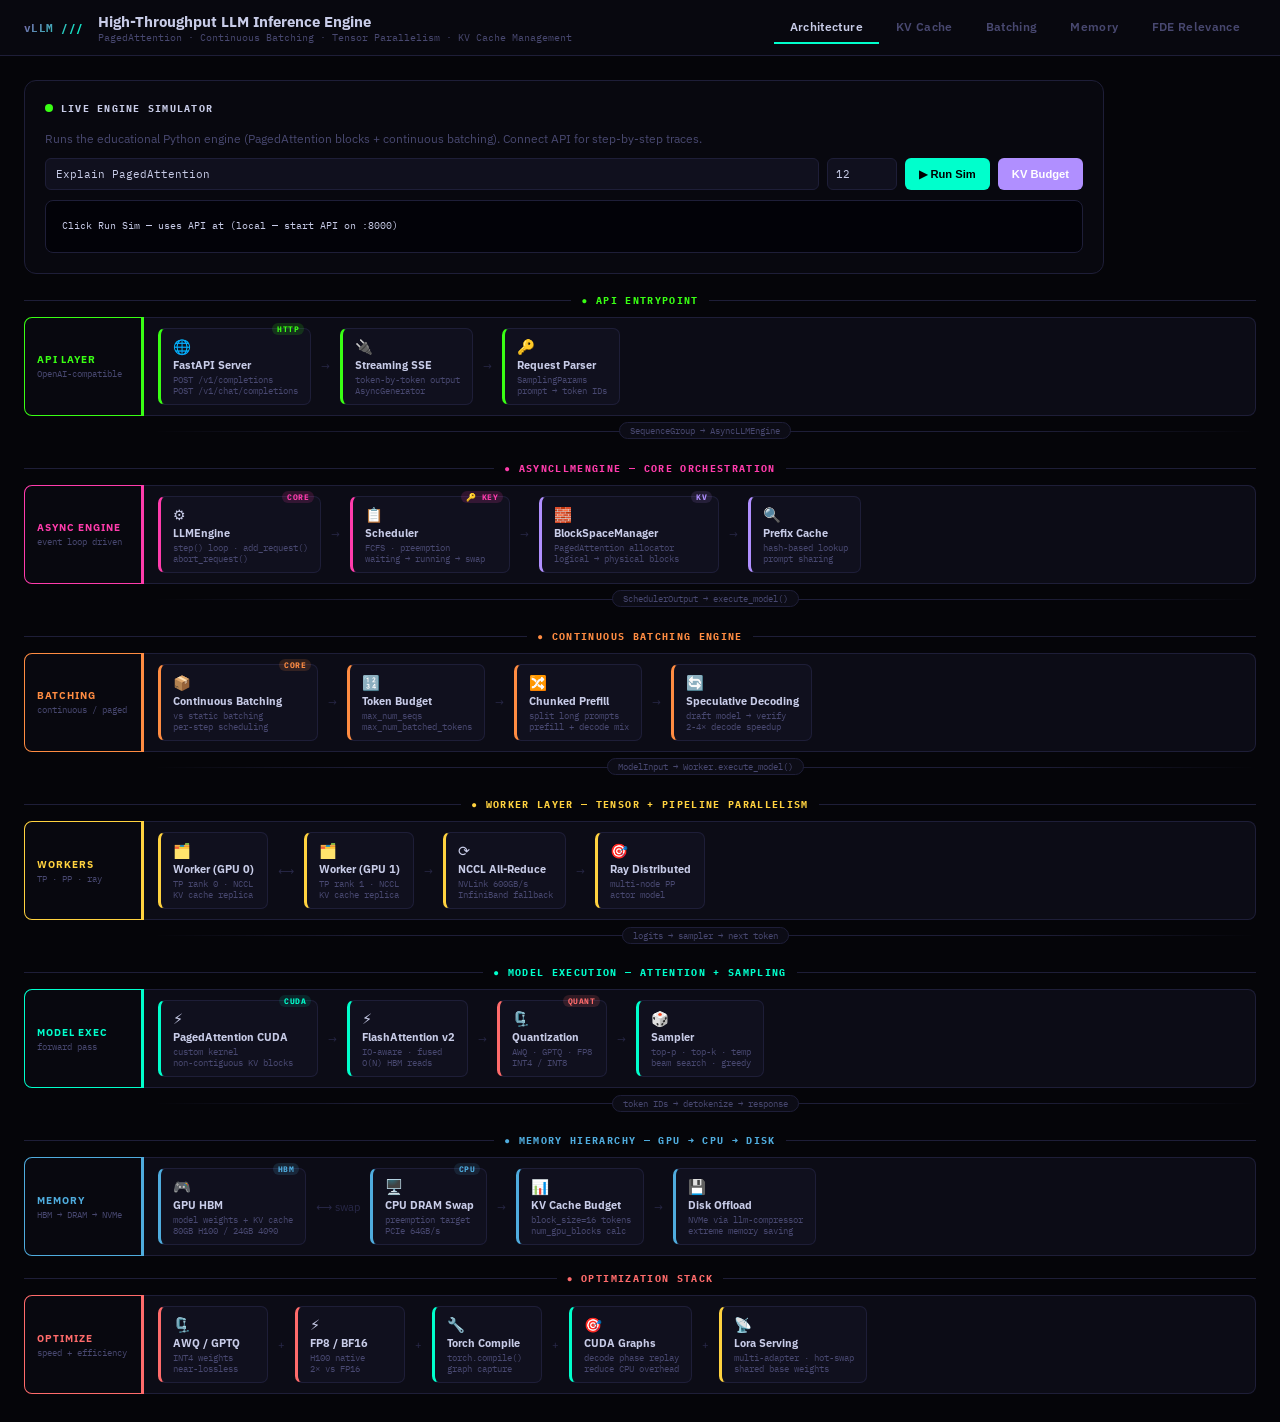
==== demo/index.html @ 31352bbe "Add vLLM architecture lab — PagedAttention simulator and interactive demo. Educational inference eng" ====
<!DOCTYPE html>
<html lang="en">
<head>
<meta charset="UTF-8">
<meta name="viewport" content="width=device-width, initial-scale=1.0">
<title>vLLM Architecture — High-Throughput Inference</title>
<style>
@import url('https://fonts.googleapis.com/css2?family=IBM+Plex+Mono:wght@400;500;600;700&family=IBM+Plex+Sans:wght@300;400;500;600;700;800&display=swap');

:root {
  /* Palette — silicon wafer dark + electric neon accents */
  --bg:      #050509;
  --s1:      #08080F;
  --s2:      #0C0C16;
  --s3:      #10101E;
  --border:  #151528;
  --border2: #1E1E38;

  /* Signal colors */
  --gpu:     #00FFCC;   /* GPU / hardware — teal-mint */
  --kv:      #7B5EA7;   /* KV cache — deep purple */
  --kv2:     #B08FFF;   /* KV cache light */
  --batch:   #FF8C42;   /* Batching — amber-orange */
  --mem:     #4FACDE;   /* Memory mgmt — steel blue */
  --sched:   #FF3CAC;   /* Scheduler — hot pink */
  --api:     #39FF14;   /* API layer — neon green */
  --tensor:  #FFD23F;   /* Tensor parallel — gold */
  --quant:   #FF6B6B;   /* Quantization — coral */

  --text:    #C8CCE8;
  --muted:   #484870;
  --muted2:  #282848;

  --mono:    'IBM Plex Mono', monospace;
  --sans:    'IBM Plex Sans', system-ui, sans-serif;
}

*, *::before, *::after { box-sizing: border-box; margin: 0; padding: 0; }

body {
  background: var(--bg);
  color: var(--text);
  font-family: var(--sans);
  min-height: 100vh;
}

::-webkit-scrollbar { width: 5px; height: 5px; }
::-webkit-scrollbar-thumb { background: var(--border2); border-radius: 3px; }

/* ── Header ── */
.hdr {
  background: var(--s1);
  border-bottom: 1px solid var(--border2);
  padding: 0 24px;
  display: flex; align-items: center; justify-content: space-between;
  height: 56px;
  position: sticky; top: 0; z-index: 200;
  backdrop-filter: blur(12px);
}
.hdr-left { display: flex; align-items: center; gap: 14px; }
.hdr-badge {
  font-family: var(--mono); font-size: 0.7rem; font-weight: 700;
  background: linear-gradient(135deg, var(--kv), var(--gpu));
  -webkit-background-clip: text; -webkit-text-fill-color: transparent;
  letter-spacing: 0.04em;
}
.hdr-title { font-size: 0.92rem; font-weight: 700; color: var(--text); }
.hdr-sub { font-size: 0.6rem; color: var(--muted); font-family: var(--mono); }
.tabs { display: flex; gap: 1px; }
.tab {
  background: none; border: none; cursor: pointer;
  padding: 8px 16px; font-size: 0.72rem; font-weight: 600;
  color: var(--muted); font-family: var(--sans); letter-spacing: 0.03em;
  border-bottom: 2px solid transparent; transition: all 0.15s;
}
.tab.on { color: var(--text); border-bottom-color: var(--gpu); }

/* ── Views ── */
.view { display: none; padding: 24px; min-height: calc(100vh - 56px); }
.view.on { display: block; }

/* ══════════════════════════════════════════
   ARCHITECTURE DIAGRAM
══════════════════════════════════════════ */
.arch-wrap { min-width: 1080px; }

/* Section title bar */
.sec-bar {
  display: flex; align-items: center; gap: 10px;
  margin-bottom: 10px; margin-top: 20px;
}
.sec-bar:first-child { margin-top: 0; }
.sec-line { flex: 1; height: 1px; background: var(--border2); }
.sec-label {
  font-size: 0.6rem; font-weight: 700; text-transform: uppercase;
  letter-spacing: 0.14em; font-family: var(--mono); white-space: nowrap;
}

/* Layer row */
.layer {
  display: flex; align-items: stretch; gap: 0;
  margin-bottom: 4px;
}

.layer-tag {
  width: 120px; flex-shrink: 0;
  display: flex; flex-direction: column; justify-content: center;
  padding: 10px 12px;
  background: var(--s1); border: 1px solid var(--border2);
  border-right: 3px solid;
  border-radius: 8px 0 0 8px;
}
.lt-name { font-size: 0.62rem; font-weight: 700; text-transform: uppercase; letter-spacing: 0.1em; }
.lt-sub  { font-size: 0.54rem; color: var(--muted); margin-top: 2px; font-family: var(--mono); }

.layer-body {
  flex: 1; display: flex; align-items: center; flex-wrap: wrap; gap: 8px;
  padding: 10px 14px;
  background: var(--s2); border: 1px solid var(--border2);
  border-left: none; border-radius: 0 8px 8px 0;
}

/* Node */
.node {
  background: var(--s3); border: 1px solid var(--border2);
  border-radius: 7px; padding: 8px 12px;
  min-width: 110px; cursor: pointer;
  transition: all 0.18s; position: relative;
  border-left: 3px solid transparent;
}
.node:hover { transform: translateY(-2px); box-shadow: 0 6px 24px rgba(0,0,0,0.5); border-color: var(--text); }
.node-icon { font-size: 0.9rem; margin-bottom: 3px; }
.node-name { font-size: 0.68rem; font-weight: 700; line-height: 1.2; color: var(--text); }
.node-sub  { font-size: 0.56rem; font-family: var(--mono); color: var(--muted); margin-top: 2px; }
.node-tag  {
  position: absolute; top: -6px; right: 6px;
  font-size: 0.5rem; font-weight: 800; font-family: var(--mono);
  padding: 1px 5px; border-radius: 10px; text-transform: uppercase; letter-spacing: 0.06em;
}

.arrow { font-size: 0.7rem; color: var(--muted2); flex-shrink: 0; padding: 0 2px; }

/* flow connector between layers */
.flow-connector {
  display: flex; align-items: center; justify-content: center;
  height: 22px; position: relative; margin: 0 0 2px;
}
.flow-connector::before {
  content: ''; position: absolute;
  left: 130px; right: 0; top: 50%; height: 1px;
  background: linear-gradient(90deg, transparent, var(--border2) 20%, var(--border2) 80%, transparent);
}
.flow-label {
  position: relative; background: var(--s2);
  border: 1px solid var(--border2); border-radius: 20px;
  padding: 2px 10px; font-size: 0.56rem; font-family: var(--mono); color: var(--muted);
  margin-left: 130px; z-index: 1;
}

/* ══════════════════════════════════════════
   KV CACHE DEEP-DIVE
══════════════════════════════════════════ */
.kv-visual {
  background: var(--s1);
  border: 1px solid var(--border2);
  border-radius: 12px; padding: 20px;
  margin-bottom: 16px;
}

.kv-title {
  font-size: 0.65rem; font-weight: 700; text-transform: uppercase;
  letter-spacing: 0.12em; font-family: var(--mono); margin-bottom: 16px;
  display: flex; align-items: center; gap: 8px;
}
.kv-title-dot { width: 8px; height: 8px; border-radius: 50%; background: var(--kv2); }

/* PagedAttention block grid */
.paged-grid { display: flex; flex-direction: column; gap: 12px; }
.paged-row { display: flex; align-items: center; gap: 8px; }
.paged-label { font-size: 0.6rem; font-family: var(--mono); color: var(--muted); width: 80px; flex-shrink: 0; text-align: right; }
.blocks-wrap { display: flex; gap: 3px; flex-wrap: wrap; }
.kv-block {
  width: 36px; height: 28px; border-radius: 4px;
  display: flex; align-items: center; justify-content: center;
  font-size: 0.45rem; font-family: var(--mono); font-weight: 700;
  border: 1px solid; position: relative; cursor: pointer;
  transition: all 0.15s;
}
.kv-block:hover { transform: scale(1.2); z-index: 10; }
.kv-block.used   { background: rgba(123,94,167,0.3); border-color: var(--kv2); color: var(--kv2); }
.kv-block.free   { background: rgba(30,30,56,0.6); border-color: var(--border2); color: var(--muted2); }
.kv-block.shared { background: rgba(0,255,204,0.12); border-color: var(--gpu); color: var(--gpu); }
.kv-block.evict  { background: rgba(255,107,107,0.15); border-color: var(--quant); color: var(--quant); border-style: dashed; }

/* ══════════════════════════════════════════
   BATCHING VISUAL
══════════════════════════════════════════ */
.batch-compare {
  display: grid; grid-template-columns: 1fr 1fr; gap: 16px; margin-top: 12px;
}
.batch-panel {
  background: var(--s1); border: 1px solid var(--border2); border-radius: 10px; padding: 16px;
}
.bp-title {
  font-size: 0.62rem; font-weight: 800; text-transform: uppercase; letter-spacing: 0.1em;
  margin-bottom: 12px; display: flex; align-items: center; gap: 7px;
}
.request-bar {
  height: 22px; border-radius: 3px; margin-bottom: 5px;
  display: flex; align-items: center; padding: 0 8px;
  font-size: 0.55rem; font-family: var(--mono); font-weight: 700;
  position: relative; overflow: hidden;
}
.req-wait { position: absolute; right: 0; top: 0; bottom: 0; opacity: 0.3; }

.throughput-bar {
  height: 8px; border-radius: 4px; margin-top: 8px;
  background: linear-gradient(90deg, var(--batch), var(--gpu));
  transition: width 1s;
}

/* ══════════════════════════════════════════
   MEMORY MAP
══════════════════════════════════════════ */
.mem-map {
  display: grid; grid-template-columns: 1fr 1fr; gap: 16px;
}
.mem-bar-group { margin-top: 10px; }
.mem-segment {
  display: flex; align-items: center; gap: 8px;
  padding: 6px 0; border-bottom: 1px solid var(--border);
  font-size: 0.7rem;
}
.mem-seg-color { width: 10px; height: 10px; border-radius: 2px; flex-shrink: 0; }
.mem-seg-label { flex: 1; color: var(--text); }
.mem-seg-bar-wrap { width: 120px; height: 6px; background: var(--border2); border-radius: 3px; overflow: hidden; }
.mem-seg-bar { height: 100%; border-radius: 3px; }
.mem-seg-val { font-family: var(--mono); font-size: 0.62rem; font-weight: 700; width: 48px; text-align: right; }

/* GPU utilization bars */
.gpu-util { margin-top: 12px; }
.gpu-row { margin-bottom: 8px; }
.gpu-row-hd { display: flex; justify-content: space-between; font-size: 0.62rem; margin-bottom: 3px; font-family: var(--mono); }
.gpu-bar-bg { height: 14px; background: var(--border2); border-radius: 3px; overflow: hidden; position: relative; }
.gpu-bar-fill { height: 100%; border-radius: 3px; position: relative; transition: width 1s; }
.gpu-bar-label { position: absolute; right: 6px; top: 0; height: 100%; display: flex; align-items: center; font-size: 0.55rem; font-family: var(--mono); font-weight: 700; }

/* ══════════════════════════════════════════
   FDE GUIDE
══════════════════════════════════════════ */
.fde-grid { display: grid; grid-template-columns: 1fr 1fr 1fr; gap: 14px; }
.fde-card {
  border-radius: 10px; padding: 16px;
  border: 1px solid var(--border2); background: var(--s1);
  position: relative; overflow: hidden;
}
.fde-card::before {
  content: ''; position: absolute; top: 0; left: 0; right: 0; height: 3px;
  border-radius: 10px 10px 0 0;
}
.fde-tier { font-size: 0.55rem; font-weight: 800; text-transform: uppercase; letter-spacing: 0.12em; font-family: var(--mono); margin-bottom: 6px; }
.fde-role { font-size: 0.95rem; font-weight: 800; margin-bottom: 4px; line-height: 1.2; }
.fde-sub  { font-size: 0.68rem; color: var(--muted); margin-bottom: 12px; }
.fde-items { display: flex; flex-direction: column; gap: 6px; }
.fde-item { display: flex; align-items: flex-start; gap: 7px; font-size: 0.7rem; line-height: 1.4; }
.fde-dot  { width: 5px; height: 5px; border-radius: 50%; flex-shrink: 0; margin-top: 5px; }
.depth-meter {
  margin-top: 12px; padding: 8px 10px;
  background: var(--s3); border-radius: 6px;
  font-size: 0.62rem; font-family: var(--mono);
}
.depth-label { color: var(--muted); margin-bottom: 4px; }
.depth-bar { height: 6px; border-radius: 3px; background: var(--border2); overflow: hidden; }
.depth-fill { height: 100%; border-radius: 3px; }

/* info table */
.info-tbl { width: 100%; border-collapse: collapse; margin-top: 12px; }
.info-tbl th {
  text-align: left; padding: 6px 10px; font-size: 0.6rem; font-weight: 700;
  text-transform: uppercase; letter-spacing: 0.08em; color: var(--muted);
  border-bottom: 1px solid var(--border2); font-family: var(--mono);
}
.info-tbl td { padding: 7px 10px; font-size: 0.7rem; border-bottom: 1px solid var(--border); vertical-align: top; }
.info-tbl tr:last-child td { border-bottom: none; }
.info-tbl td:first-child { font-weight: 700; color: var(--text); }
.info-tbl td:nth-child(2) { color: var(--muted); font-size: 0.65rem; }
.info-tbl td:nth-child(3) { font-family: var(--mono); font-size: 0.62rem; }

.yes { color: var(--gpu); font-weight: 800; }
.partial { color: var(--batch); font-weight: 700; }
.no { color: var(--quant); }

/* code block */
.codeblock {
  background: #020208;
  border: 1px solid var(--border2); border-radius: 8px;
  padding: 16px; font-family: var(--mono); font-size: 0.68rem; line-height: 1.9;
  overflow-x: auto; margin-top: 12px;
}

/* tooltip */
.tooltip-wrap { position: relative; display: inline-block; }
.tooltip {
  display: none;
  position: absolute; bottom: calc(100% + 8px); left: 50%; transform: translateX(-50%);
  background: var(--s3); border: 1px solid var(--border2); border-radius: 7px;
  padding: 8px 12px; min-width: 200px; max-width: 280px;
  font-size: 0.65rem; line-height: 1.5; color: var(--text);
  z-index: 300; pointer-events: none; white-space: normal;
}
.node:hover .tooltip { display: block; }

@keyframes pulse-glow {
  0%,100% { box-shadow: 0 0 0 0 currentColor; }
  50%      { box-shadow: 0 0 8px 2px currentColor; }
}
.pulse { animation: pulse-glow 2.5s ease-in-out infinite; }
</style>
</head>
<body>

<!-- HEADER -->
<div class="hdr">
  <div class="hdr-left">
    <div>
      <div class="hdr-badge">vLLM ///</div>
    </div>
    <div>
      <div class="hdr-title">High-Throughput LLM Inference Engine</div>
      <div class="hdr-sub">PagedAttention · Continuous Batching · Tensor Parallelism · KV Cache Management</div>
    </div>
  </div>
  <div class="tabs">
    <button class="tab on"  onclick="sw('arch',this)">Architecture</button>
    <button class="tab"     onclick="sw('kv',this)">KV Cache</button>
    <button class="tab"     onclick="sw('batch',this)">Batching</button>
    <button class="tab"     onclick="sw('mem',this)">Memory</button>
    <button class="tab"     onclick="sw('fde',this)">FDE Relevance</button>
  </div>
</div>

<!-- ══════════════════ ARCHITECTURE ══════════════════ -->
<div id="view-arch" class="view on">
<div class="arch-wrap">

  <!-- Live simulator -->
  <div class="kv-visual" style="margin-bottom:20px;max-width:1080px">
    <div class="kv-title"><div class="kv-title-dot" style="background:var(--api)"></div>Live Engine Simulator</div>
    <p style="font-size:0.72rem;color:var(--muted);margin-bottom:12px">Runs the educational Python engine (PagedAttention blocks + continuous batching). Connect API for step-by-step traces.</p>
    <div style="display:flex;gap:8px;flex-wrap:wrap;margin-bottom:10px">
      <input id="sim-prompt" value="Explain PagedAttention" style="flex:1;min-width:200px;background:var(--s3);border:1px solid var(--border2);color:var(--text);padding:8px 10px;border-radius:6px;font-family:var(--mono);font-size:0.7rem" />
      <input id="sim-tokens" type="number" value="12" min="1" max="64" style="width:70px;background:var(--s3);border:1px solid var(--border2);color:var(--text);padding:8px;border-radius:6px;font-family:var(--mono);font-size:0.7rem" title="max_tokens" />
      <button onclick="runSim()" style="background:var(--gpu);color:#000;border:none;padding:8px 14px;border-radius:6px;font-weight:700;font-size:0.7rem;cursor:pointer">▶ Run Sim</button>
      <button onclick="calcBudget()" style="background:var(--kv2);color:#fff;border:none;padding:8px 14px;border-radius:6px;font-weight:700;font-size:0.7rem;cursor:pointer">KV Budget</button>
    </div>
    <pre id="sim-out" class="codeblock" style="margin:0;max-height:180px;overflow:auto;font-size:0.62rem">Click Run Sim — uses API at <span id="api-url">...</span></pre>
  </div>

  <!-- L0: Client / API -->
  <div class="sec-bar"><div class="sec-line"></div><div class="sec-label" style="color:var(--api)">● API Entrypoint</div><div class="sec-line"></div></div>
  <div class="layer">
    <div class="layer-tag" style="border-color:var(--api)">
      <div class="lt-name" style="color:var(--api)">API Layer</div>
      <div class="lt-sub">OpenAI-compatible</div>
    </div>
    <div class="layer-body">
      <div class="node" style="border-left-color:var(--api)" onclick="">
        <div class="node-tag" style="background:rgba(57,255,20,0.15);color:var(--api)">HTTP</div>
        <div class="node-icon">🌐</div>
        <div class="node-name">FastAPI Server</div>
        <div class="node-sub">POST /v1/completions<br>POST /v1/chat/completions</div>
        <div class="tooltip">OpenAI-compatible REST API. Accepts prompt, max_tokens, temperature, stream. Routes to AsyncEngine.</div>
      </div>
      <div class="arrow">→</div>
      <div class="node" style="border-left-color:var(--api)">
        <div class="node-icon">🔌</div>
        <div class="node-name">Streaming SSE</div>
        <div class="node-sub">token-by-token output<br>AsyncGenerator</div>
        <div class="tooltip">Server-sent events stream tokens as they're generated. Uses asyncio.Queue internally.</div>
      </div>
      <div class="arrow">→</div>
      <div class="node" style="border-left-color:var(--api)">
        <div class="node-icon">🔑</div>
        <div class="node-name">Request Parser</div>
        <div class="node-sub">SamplingParams<br>prompt → token IDs</div>
        <div class="tooltip">Tokenizes prompt using the model's tokenizer. Validates SamplingParams (temperature, top_p, etc.) and creates a SequenceGroup.</div>
      </div>
    </div>
  </div>

  <div class="flow-connector"><div class="flow-label">SequenceGroup → AsyncLLMEngine</div></div>

  <!-- L1: Engine -->
  <div class="sec-bar"><div class="sec-line"></div><div class="sec-label" style="color:var(--sched)">● AsyncLLMEngine — Core Orchestration</div><div class="sec-line"></div></div>
  <div class="layer">
    <div class="layer-tag" style="border-color:var(--sched)">
      <div class="lt-name" style="color:var(--sched)">Async Engine</div>
      <div class="lt-sub">event loop driven</div>
    </div>
    <div class="layer-body">
      <div class="node" style="border-left-color:var(--sched); min-width:150px" onclick="">
        <div class="node-tag" style="background:rgba(255,60,172,0.15);color:var(--sched)">Core</div>
        <div class="node-icon">⚙️</div>
        <div class="node-name">LLMEngine</div>
        <div class="node-sub">step() loop · add_request()<br>abort_request()</div>
        <div class="tooltip">Main synchronous engine. Drives the per-step execution loop. Coordinates Scheduler, BlockManager, and Worker(s). Each step() call generates one new token per sequence.</div>
      </div>
      <div class="arrow">→</div>
      <div class="node" style="border-left-color:var(--sched); min-width:160px" onclick="">
        <div class="node-tag" style="background:rgba(255,60,172,0.15);color:var(--sched)">🔑 Key</div>
        <div class="node-icon">📋</div>
        <div class="node-name">Scheduler</div>
        <div class="node-sub">FCFS · preemption<br>waiting → running → swap</div>
        <div class="tooltip">The brain of continuous batching. Decides which sequences to run each step. Uses 3 queues: waiting (not yet scheduled), running (on GPU), swapped (evicted to CPU). Implements preemption when GPU memory is full.</div>
      </div>
      <div class="arrow">→</div>
      <div class="node" style="border-left-color:var(--kv2); min-width:180px" onclick="">
        <div class="node-tag" style="background:rgba(123,94,167,0.2);color:var(--kv2)">KV</div>
        <div class="node-icon">🧱</div>
        <div class="node-name">BlockSpaceManager</div>
        <div class="node-sub">PagedAttention allocator<br>logical → physical blocks</div>
        <div class="tooltip">Manages KV cache memory via paging. Maps logical blocks (sequence-visible) to physical blocks (GPU memory pages). Enables copy-on-write for beam search and prefix sharing across requests.</div>
      </div>
      <div class="arrow">→</div>
      <div class="node" style="border-left-color:var(--kv2)" onclick="">
        <div class="node-icon">🔍</div>
        <div class="node-name">Prefix Cache</div>
        <div class="node-sub">hash-based lookup<br>prompt sharing</div>
        <div class="tooltip">Caches KV blocks for repeated prompt prefixes. If two requests share a system prompt, the KV blocks are reused without recomputation. Hit rate can reach 60-80% in chat applications.</div>
      </div>
    </div>
  </div>

  <div class="flow-connector"><div class="flow-label">SchedulerOutput → execute_model()</div></div>

  <!-- L2: Batching -->
  <div class="sec-bar"><div class="sec-line"></div><div class="sec-label" style="color:var(--batch)">● Continuous Batching Engine</div><div class="sec-line"></div></div>
  <div class="layer">
    <div class="layer-tag" style="border-color:var(--batch)">
      <div class="lt-name" style="color:var(--batch)">Batching</div>
      <div class="lt-sub">continuous / paged</div>
    </div>
    <div class="layer-body">
      <div class="node" style="border-left-color:var(--batch); min-width:160px">
        <div class="node-tag" style="background:rgba(255,140,66,0.15);color:var(--batch)">Core</div>
        <div class="node-icon">📦</div>
        <div class="node-name">Continuous Batching</div>
        <div class="node-sub">vs static batching<br>per-step scheduling</div>
        <div class="tooltip">Unlike static batching (wait for all requests to finish), continuous batching inserts new sequences into the batch the moment a slot frees up. This eliminates GPU idle time between requests and is the #1 throughput gain in vLLM.</div>
      </div>
      <div class="arrow">→</div>
      <div class="node" style="border-left-color:var(--batch)">
        <div class="node-icon">🔢</div>
        <div class="node-name">Token Budget</div>
        <div class="node-sub">max_num_seqs<br>max_num_batched_tokens</div>
        <div class="tooltip">Controls how many sequences and total tokens can be processed in a single forward pass. Tuned based on GPU memory capacity and model size.</div>
      </div>
      <div class="arrow">→</div>
      <div class="node" style="border-left-color:var(--batch)">
        <div class="node-icon">🔀</div>
        <div class="node-name">Chunked Prefill</div>
        <div class="node-sub">split long prompts<br>prefill + decode mix</div>
        <div class="tooltip">Splits long prompt prefill across multiple steps, allowing decode tokens from other requests to be processed concurrently. Reduces time-to-first-token for concurrent users.</div>
      </div>
      <div class="arrow">→</div>
      <div class="node" style="border-left-color:var(--batch)">
        <div class="node-icon">🔄</div>
        <div class="node-name">Speculative Decoding</div>
        <div class="node-sub">draft model → verify<br>2-4× decode speedup</div>
        <div class="tooltip">Uses a small draft model (e.g. 68M params) to generate K candidate tokens, then the large model verifies all K in one forward pass. Achieves 2-4× speedup on decode-heavy workloads.</div>
      </div>
    </div>
  </div>

  <div class="flow-connector"><div class="flow-label">ModelInput → Worker.execute_model()</div></div>

  <!-- L3: Workers / Tensor Parallel -->
  <div class="sec-bar"><div class="sec-line"></div><div class="sec-label" style="color:var(--tensor)">● Worker Layer — Tensor + Pipeline Parallelism</div><div class="sec-line"></div></div>
  <div class="layer">
    <div class="layer-tag" style="border-color:var(--tensor)">
      <div class="lt-name" style="color:var(--tensor)">Workers</div>
      <div class="lt-sub">TP · PP · ray</div>
    </div>
    <div class="layer-body">
      <div class="node" style="border-left-color:var(--tensor)">
        <div class="node-icon">🗂️</div>
        <div class="node-name">Worker (GPU 0)</div>
        <div class="node-sub">TP rank 0 · NCCL<br>KV cache replica</div>
        <div class="tooltip">Each Worker process manages one GPU. In tensor parallelism, attention heads and MLP layers are split across workers. Workers communicate via NCCL all-reduce during forward pass.</div>
      </div>
      <div class="arrow">⟷</div>
      <div class="node" style="border-left-color:var(--tensor)">
        <div class="node-icon">🗂️</div>
        <div class="node-name">Worker (GPU 1)</div>
        <div class="node-sub">TP rank 1 · NCCL<br>KV cache replica</div>
        <div class="tooltip">Mirror worker. Holds complementary attention head shards. Communicates via high-bandwidth NVLink or InfiniBand.</div>
      </div>
      <div class="arrow">→</div>
      <div class="node" style="border-left-color:var(--tensor)">
        <div class="node-icon">⟳</div>
        <div class="node-name">NCCL All-Reduce</div>
        <div class="node-sub">NVLink 600GB/s<br>InfiniBand fallback</div>
        <div class="tooltip">After each attention layer, partial results from all TP workers are summed via NCCL all-reduce. NVLink bandwidth is critical — bottleneck here limits TP scaling efficiency.</div>
      </div>
      <div class="arrow">→</div>
      <div class="node" style="border-left-color:var(--tensor)">
        <div class="node-icon">🎯</div>
        <div class="node-name">Ray Distributed</div>
        <div class="node-sub">multi-node PP<br>actor model</div>
        <div class="tooltip">For pipeline parallelism across nodes, vLLM uses Ray actors. Each pipeline stage runs on a different node. Ray handles scheduling, fault tolerance, and inter-node communication.</div>
      </div>
    </div>
  </div>

  <div class="flow-connector"><div class="flow-label">logits → sampler → next token</div></div>

  <!-- L4: Model Execution -->
  <div class="sec-bar"><div class="sec-line"></div><div class="sec-label" style="color:var(--gpu)">● Model Execution — Attention + Sampling</div><div class="sec-line"></div></div>
  <div class="layer">
    <div class="layer-tag" style="border-color:var(--gpu)">
      <div class="lt-name" style="color:var(--gpu)">Model Exec</div>
      <div class="lt-sub">forward pass</div>
    </div>
    <div class="layer-body">
      <div class="node" style="border-left-color:var(--gpu); min-width:160px">
        <div class="node-tag" style="background:rgba(0,255,204,0.1);color:var(--gpu)">CUDA</div>
        <div class="node-icon">⚡</div>
        <div class="node-name">PagedAttention CUDA</div>
        <div class="node-sub">custom kernel<br>non-contiguous KV blocks</div>
        <div class="tooltip">The core innovation. Custom CUDA kernel that reads KV cache from non-contiguous physical memory blocks (pages), eliminating memory fragmentation. Inspired by OS virtual memory paging. Reduces memory waste from ~60% to ~4%.</div>
      </div>
      <div class="arrow">→</div>
      <div class="node" style="border-left-color:var(--gpu)">
        <div class="node-icon">⚡</div>
        <div class="node-name">FlashAttention v2</div>
        <div class="node-sub">IO-aware · fused<br>O(N) HBM reads</div>
        <div class="tooltip">Tiled attention computation that minimizes HBM (High Bandwidth Memory) reads. Fuses Q·K·V matmuls into a single CUDA kernel. Reduces memory bandwidth bottleneck by 5-8×.</div>
      </div>
      <div class="arrow">→</div>
      <div class="node" style="border-left-color:var(--quant)">
        <div class="node-tag" style="background:rgba(255,107,107,0.15);color:var(--quant)">Quant</div>
        <div class="node-icon">🗜️</div>
        <div class="node-name">Quantization</div>
        <div class="node-sub">AWQ · GPTQ · FP8<br>INT4 / INT8</div>
        <div class="tooltip">Weight quantization reduces model memory footprint. AWQ (Activation-aware Weight Quantization) is near-lossless at INT4. FP8 is natively supported on H100 with minimal quality loss and 2× throughput gain.</div>
      </div>
      <div class="arrow">→</div>
      <div class="node" style="border-left-color:var(--gpu)">
        <div class="node-icon">🎲</div>
        <div class="node-name">Sampler</div>
        <div class="node-sub">top-p · top-k · temp<br>beam search · greedy</div>
        <div class="tooltip">Applies sampling strategy to logits. Supports temperature scaling, top-p nucleus sampling, top-k truncation, repetition penalty, and beam search (with copy-on-write KV blocks).</div>
      </div>
    </div>
  </div>

  <div class="flow-connector"><div class="flow-label">token IDs → detokenize → response</div></div>

  <!-- L5: Memory -->
  <div class="sec-bar"><div class="sec-line"></div><div class="sec-label" style="color:var(--mem)">● Memory Hierarchy — GPU → CPU → Disk</div><div class="sec-line"></div></div>
  <div class="layer">
    <div class="layer-tag" style="border-color:var(--mem)">
      <div class="lt-name" style="color:var(--mem)">Memory</div>
      <div class="lt-sub">HBM → DRAM → NVMe</div>
    </div>
    <div class="layer-body">
      <div class="node" style="border-left-color:var(--mem)">
        <div class="node-tag" style="background:rgba(79,172,222,0.15);color:var(--mem)">HBM</div>
        <div class="node-icon">🎮</div>
        <div class="node-name">GPU HBM</div>
        <div class="node-sub">model weights + KV cache<br>80GB H100 / 24GB 4090</div>
        <div class="tooltip">GPU High Bandwidth Memory. Shared between model weights (static, ~14GB for Llama-3 8B in fp16) and KV cache (dynamic, remainder). gpu_memory_utilization=0.9 leaves 10% for activations.</div>
      </div>
      <div class="arrow">⟷ swap</div>
      <div class="node" style="border-left-color:var(--mem)">
        <div class="node-tag" style="background:rgba(79,172,222,0.12);color:var(--mem)">CPU</div>
        <div class="node-icon">🖥️</div>
        <div class="node-name">CPU DRAM Swap</div>
        <div class="node-sub">preemption target<br>PCIe 64GB/s</div>
        <div class="tooltip">When GPU memory is full, the Scheduler preempts lower-priority sequences and swaps their KV blocks to CPU RAM via PCIe. Swap adds latency (~2-5ms per block) but prevents OOM errors.</div>
      </div>
      <div class="arrow">→</div>
      <div class="node" style="border-left-color:var(--mem)">
        <div class="node-icon">📊</div>
        <div class="node-name">KV Cache Budget</div>
        <div class="node-sub">block_size=16 tokens<br>num_gpu_blocks calc</div>
        <div class="tooltip">At startup, vLLM runs a dummy forward pass to measure peak memory usage, then computes num_gpu_blocks = (total_memory × gpu_memory_utilization - model_weights) / kv_block_size.</div>
      </div>
      <div class="arrow">→</div>
      <div class="node" style="border-left-color:var(--mem)">
        <div class="node-icon">💾</div>
        <div class="node-name">Disk Offload</div>
        <div class="node-sub">NVMe via llm-compressor<br>extreme memory saving</div>
        <div class="tooltip">For extremely large models, weights can be offloaded to NVMe SSD via llm-compressor integration. Much slower but enables running 70B+ models on consumer GPUs with NVMe speed ~7GB/s.</div>
      </div>
    </div>
  </div>

  <!-- Quantization row -->
  <div class="sec-bar" style="margin-top:16px"><div class="sec-line"></div><div class="sec-label" style="color:var(--quant)">● Optimization Stack</div><div class="sec-line"></div></div>
  <div class="layer">
    <div class="layer-tag" style="border-color:var(--quant)">
      <div class="lt-name" style="color:var(--quant)">Optimize</div>
      <div class="lt-sub">speed + efficiency</div>
    </div>
    <div class="layer-body">
      <div class="node" style="border-left-color:var(--quant)">
        <div class="node-icon">🗜️</div>
        <div class="node-name">AWQ / GPTQ</div>
        <div class="node-sub">INT4 weights<br>near-lossless</div>
        <div class="tooltip">AWQ: Activation-aware Weight Quantization. Finds salient weights by analyzing activations, preserves them in higher precision. Achieves INT4 compression with <0.5% perplexity degradation.</div>
      </div>
      <div class="arrow">+</div>
      <div class="node" style="border-left-color:var(--quant)">
        <div class="node-icon">⚡</div>
        <div class="node-name">FP8 / BF16</div>
        <div class="node-sub">H100 native<br>2× vs FP16</div>
        <div class="tooltip">H100 has native FP8 tensor cores. FP8 inference gives 2× throughput vs FP16 with minimal quality loss. BF16 is the default for most deployments — better dynamic range than FP16.</div>
      </div>
      <div class="arrow">+</div>
      <div class="node" style="border-left-color:var(--gpu)">
        <div class="node-icon">🔧</div>
        <div class="node-name">Torch Compile</div>
        <div class="node-sub">torch.compile()<br>graph capture</div>
        <div class="tooltip">PyTorch 2.0 compile captures the forward pass as a graph and applies XLA-style optimizations: operator fusion, dead code elimination, kernel selection. Gives 10-30% additional speedup.</div>
      </div>
      <div class="arrow">+</div>
      <div class="node" style="border-left-color:var(--gpu)">
        <div class="node-icon">🎯</div>
        <div class="node-name">CUDA Graphs</div>
        <div class="node-sub">decode phase replay<br>reduce CPU overhead</div>
        <div class="tooltip">Captures the decode-phase forward pass as a CUDA Graph. Replaying the graph eliminates Python overhead and CPU-GPU synchronization during decode, reducing per-token latency by 15-25%.</div>
      </div>
      <div class="arrow">+</div>
      <div class="node" style="border-left-color:var(--tensor)">
        <div class="node-icon">📡</div>
        <div class="node-name">Lora Serving</div>
        <div class="node-sub">multi-adapter · hot-swap<br>shared base weights</div>
        <div class="tooltip">Serves multiple LoRA adapters on a single base model simultaneously. Adapters are hot-swapped between requests. Base model weights stay on GPU; only small adapter deltas are loaded per request. Enables multi-tenant fine-tuned serving.</div>
      </div>
    </div>
  </div>

</div>
</div>

<!-- ══════════════════ KV CACHE ══════════════════ -->
<div id="view-kv" class="view">
<div style="max-width:1000px">

  <div class="kv-visual">
    <div class="kv-title"><div class="kv-title-dot"></div>PagedAttention — Virtual Memory for KV Cache</div>
    <p style="font-size:0.72rem;color:var(--muted);line-height:1.7;margin-bottom:16px">
      Traditional attention requires <strong style="color:var(--text)">contiguous GPU memory</strong> per sequence (pre-allocated to max_length). This wastes 60%+ of KV cache memory. PagedAttention borrows OS virtual paging: each sequence gets <strong style="color:var(--kv2)">logical blocks</strong> mapped to non-contiguous <strong style="color:var(--kv2)">physical blocks</strong> (pages) of fixed size (default: 16 tokens per block). Memory is allocated on demand, one block at a time.
    </p>

    <div class="paged-grid">
      <div class="paged-row">
        <div class="paged-label">Seq A (chat)</div>
        <div class="blocks-wrap">
          <div class="kv-block used" title="Block 0: tokens 0-15">B0<br><span style="font-size:0.4rem">K+V</span></div>
          <div class="kv-block used">B1<br><span style="font-size:0.4rem">K+V</span></div>
          <div class="kv-block used">B2<br><span style="font-size:0.4rem">K+V</span></div>
          <div class="kv-block used">B3↗<br><span style="font-size:0.4rem">active</span></div>
          <span style="font-size:0.58rem;color:var(--muted);align-self:center;margin-left:6px">4 blocks × 16 tok = 64 tokens</span>
        </div>
      </div>
      <div class="paged-row">
        <div class="paged-label">Seq B (code)</div>
        <div class="blocks-wrap">
          <div class="kv-block used">B7<br><span style="font-size:0.4rem">K+V</span></div>
          <div class="kv-block used">B9<br><span style="font-size:0.4rem">K+V</span></div>
          <div class="kv-block used">B12↗<br><span style="font-size:0.4rem">active</span></div>
          <span style="font-size:0.58rem;color:var(--muted);align-self:center;margin-left:6px">Non-contiguous! B7, B9, B12</span>
        </div>
      </div>
      <div class="paged-row">
        <div class="paged-label">Shared prefix</div>
        <div class="blocks-wrap">
          <div class="kv-block shared">P0<br><span style="font-size:0.4rem">shared</span></div>
          <div class="kv-block shared">P1<br><span style="font-size:0.4rem">shared</span></div>
          <span style="font-size:0.58rem;color:var(--gpu);align-self:center;margin-left:6px">System prompt reused by 3 requests (CoW)</span>
        </div>
      </div>
      <div class="paged-row">
        <div class="paged-label">Evicted (swap)</div>
        <div class="blocks-wrap">
          <div class="kv-block evict">E3<br><span style="font-size:0.4rem">→CPU</span></div>
          <div class="kv-block evict">E4<br><span style="font-size:0.4rem">→CPU</span></div>
          <div class="kv-block evict">E8<br><span style="font-size:0.4rem">→CPU</span></div>
          <span style="font-size:0.58rem;color:var(--quant);align-self:center;margin-left:6px">Swapped to CPU RAM — preempted low-priority seqs</span>
        </div>
      </div>
      <div class="paged-row">
        <div class="paged-label">Free blocks</div>
        <div class="blocks-wrap">
          <div class="kv-block free">F5</div><div class="kv-block free">F6</div>
          <div class="kv-block free">F10</div><div class="kv-block free">F11</div>
          <div class="kv-block free">F13</div><div class="kv-block free">F14</div>
          <div class="kv-block free">F15</div><div class="kv-block free">F16</div>
          <span style="font-size:0.58rem;color:var(--muted);align-self:center;margin-left:6px">Available for new sequences</span>
        </div>
      </div>
    </div>
  </div>

  <div style="display:grid;grid-template-columns:1fr 1fr;gap:14px">
    <div class="kv-visual" style="margin-bottom:0">
      <div class="kv-title"><div class="kv-title-dot" style="background:var(--gpu)"></div>KV Block Lifecycle</div>
      <table class="info-tbl">
        <thead><tr><th>State</th><th>Trigger</th><th>Location</th></tr></thead>
        <tbody>
          <tr><td style="color:var(--kv2)">Allocated</td><td>New token appended to seq</td><td style="font-family:var(--mono);font-size:0.62rem">GPU HBM</td></tr>
          <tr><td style="color:var(--gpu)">Shared</td><td>CoW prefix hit (beam/prefix)</td><td style="font-family:var(--mono);font-size:0.62rem">GPU (ref counted)</td></tr>
          <tr><td style="color:var(--batch)">Evicted</td><td>GPU full, low-priority seq preempted</td><td style="font-family:var(--mono);font-size:0.62rem">CPU DRAM</td></tr>
          <tr><td style="color:var(--quant)">Freed</td><td>Sequence completes / aborted</td><td style="font-family:var(--mono);font-size:0.62rem">Free pool</td></tr>
          <tr><td style="color:var(--mem)">Reloaded</td><td>Preempted seq rescheduled</td><td style="font-family:var(--mono);font-size:0.62rem">GPU (PCIe copy)</td></tr>
        </tbody>
      </table>
    </div>
    <div class="kv-visual" style="margin-bottom:0">
      <div class="kv-title"><div class="kv-title-dot" style="background:var(--tensor)"></div>KV Cache Size Formula</div>
      <div class="codeblock" style="margin-top:0;font-size:0.65rem">
<span style="color:var(--muted)"># Per layer, per token:</span><br>
kv_size = 2 × num_heads × head_dim × dtype_bytes<br>
<span style="color:var(--muted)"># Llama-3 8B (FP16):</span><br>
<span style="color:var(--muted)"># 2 × 32 × 128 × 2 = 16,384 bytes/tok/layer</span><br>
<span style="color:var(--muted)"># × 32 layers = 524,288 bytes = 0.5 MB/token</span><br><br>

<span style="color:var(--muted)"># Total GPU KV budget:</span><br>
avail = gpu_mem × gpu_memory_utilization<br>
avail -= model_weights_bytes<br>
num_blocks = avail // (block_size × kv_size)<br><br>

<span style="color:var(--muted)"># Example H100 80GB, Llama-3 8B FP16:</span><br>
<span style="color:var(--kv2)"># model: ~16GB → KV budget: ~56GB</span><br>
<span style="color:var(--kv2)"># num_blocks ≈ 7,000 blocks × 16 tok = 112K tokens</span>
      </div>
    </div>
  </div>

</div>
</div>

<!-- ══════════════════ BATCHING ══════════════════ -->
<div id="view-batch" class="view">
<div style="max-width:1000px">

  <div class="kv-visual">
    <div class="kv-title"><div class="kv-title-dot" style="background:var(--batch)"></div>Static Batching vs Continuous Batching</div>
    <div class="batch-compare">
      <!-- Static -->
      <div class="batch-panel">
        <div class="bp-title" style="color:var(--quant)">❌ Static Batching (old)</div>
        <div style="font-size:0.65rem;color:var(--muted);margin-bottom:10px">Waits for ALL requests in batch to finish. GPU idles while longest request runs.</div>
        <div class="request-bar" style="background:rgba(255,107,107,0.15);width:100%;border:1px solid rgba(255,107,107,0.3);color:var(--quant)">Req A (short: 10 tok)<div class="req-wait" style="background:var(--quant);width:70%"></div></div>
        <div style="font-size:0.55rem;color:var(--muted);margin:-2px 0 5px 8px;font-family:var(--mono)">70% idle wait ↑</div>
        <div class="request-bar" style="background:rgba(255,107,107,0.15);width:100%;border:1px solid rgba(255,107,107,0.3);color:var(--quant)">Req B (medium: 50 tok)<div class="req-wait" style="background:var(--quant);width:30%"></div></div>
        <div style="font-size:0.55rem;color:var(--muted);margin:-2px 0 5px 8px;font-family:var(--mono)">30% idle wait ↑</div>
        <div class="request-bar" style="background:rgba(255,107,107,0.2);width:100%;border:1px solid rgba(255,107,107,0.5);color:var(--quant);font-weight:800">Req C (long: 200 tok) ← dictates batch</div>
        <div style="font-size:0.55rem;color:var(--muted);margin:-2px 0 10px 8px;font-family:var(--mono)">All wait for this one</div>
        <div style="font-size:0.7rem;color:var(--quant)">GPU utilization: ~35% · Throughput: low</div>
      </div>
      <!-- Continuous -->
      <div class="batch-panel">
        <div class="bp-title" style="color:var(--gpu)">✓ Continuous Batching (vLLM)</div>
        <div style="font-size:0.65rem;color:var(--muted);margin-bottom:10px">New requests join the batch the instant a slot frees. No GPU idle time.</div>
        <div style="display:flex;gap:4px;margin-bottom:8px">
          <div style="flex:0.5;height:22px;background:rgba(0,255,204,0.2);border:1px solid var(--gpu);border-radius:3px;display:flex;align-items:center;justify-content:center;font-size:0.55rem;font-family:var(--mono);color:var(--gpu)">A✓</div>
          <div style="flex:2.5;height:22px;background:rgba(79,172,222,0.15);border:1px solid var(--mem);border-radius:3px;display:flex;align-items:center;justify-content:center;font-size:0.55rem;font-family:var(--mono);color:var(--mem)">D ← joined when A finished</div>
          <div style="flex:1;height:22px;background:rgba(0,255,204,0.2);border:1px solid var(--gpu);border-radius:3px;display:flex;align-items:center;justify-content:center;font-size:0.55rem;font-family:var(--mono);color:var(--gpu)">D✓</div>
        </div>
        <div style="display:flex;gap:4px;margin-bottom:8px">
          <div style="flex:2;height:22px;background:rgba(255,140,66,0.15);border:1px solid var(--batch);border-radius:3px;display:flex;align-items:center;justify-content:center;font-size:0.55rem;font-family:var(--mono);color:var(--batch)">B (medium)</div>
          <div style="flex:1.5;height:22px;background:rgba(79,172,222,0.15);border:1px solid var(--mem);border-radius:3px;display:flex;align-items:center;justify-content:center;font-size:0.55rem;font-family:var(--mono);color:var(--mem)">E ← B slot freed</div>
        </div>
        <div style="display:flex;gap:4px;margin-bottom:10px">
          <div style="flex:4;height:22px;background:rgba(255,140,66,0.15);border:1px solid var(--batch);border-radius:3px;display:flex;align-items:center;justify-content:center;font-size:0.55rem;font-family:var(--mono);color:var(--batch)">C (long — runs full duration)</div>
        </div>
        <div style="font-size:0.7rem;color:var(--gpu)">GPU utilization: ~92% · Throughput: 3-4× higher</div>
      </div>
    </div>
  </div>

  <div style="display:grid;grid-template-columns:1fr 1fr;gap:14px;margin-top:0">
    <div class="kv-visual" style="margin-bottom:0">
      <div class="kv-title"><div class="kv-title-dot" style="background:var(--sched)"></div>Scheduler State Machine</div>
      <div style="font-size:0.65rem;color:var(--muted);margin-bottom:12px;line-height:1.6">Every request flows through 3 queues. The Scheduler makes decisions each step() call.</div>
      <div style="display:flex;flex-direction:column;gap:8px">
        <div style="background:var(--s3);border:1px solid var(--border2);border-radius:7px;padding:10px 12px">
          <div style="font-size:0.62rem;font-weight:800;color:var(--batch);font-family:var(--mono);margin-bottom:4px">WAITING queue</div>
          <div style="font-size:0.65rem;color:var(--muted);line-height:1.5">New requests not yet scheduled. Moved to RUNNING when GPU blocks are available. FCFS ordering (can configure priority).</div>
        </div>
        <div style="text-align:center;font-size:0.7rem;color:var(--muted2)">↓ blocks allocated</div>
        <div style="background:var(--s3);border:1px solid var(--gpu);border-radius:7px;padding:10px 12px">
          <div style="font-size:0.62rem;font-weight:800;color:var(--gpu);font-family:var(--mono);margin-bottom:4px">RUNNING queue</div>
          <div style="font-size:0.65rem;color:var(--muted);line-height:1.5">Active sequences generating tokens. Each step() adds one token. Completed seqs are removed, freeing blocks immediately (continuous batching!).</div>
        </div>
        <div style="text-align:center;font-size:0.7rem;color:var(--muted2)">↓↑ GPU full → preempt</div>
        <div style="background:var(--s3);border:1px solid var(--quant);border-radius:7px;padding:10px 12px">
          <div style="font-size:0.62rem;font-weight:800;color:var(--quant);font-family:var(--mono);margin-bottom:4px">SWAPPED queue</div>
          <div style="font-size:0.65rem;color:var(--muted);line-height:1.5">Preempted seqs with KV blocks swapped to CPU RAM. Re-promoted to RUNNING when GPU memory frees up.</div>
        </div>
      </div>
    </div>
    <div class="kv-visual" style="margin-bottom:0">
      <div class="kv-title"><div class="kv-title-dot" style="background:var(--tensor)"></div>Batching Modes Comparison</div>
      <table class="info-tbl">
        <thead><tr><th>Mode</th><th>Description</th><th>Throughput</th></tr></thead>
        <tbody>
          <tr><td style="color:var(--quant)">Static</td><td>Fixed batch, wait all</td><td><span class="no">1×</span></td></tr>
          <tr><td style="color:var(--batch)">Dynamic</td><td>Variable batch size per step</td><td><span class="partial">1.5×</span></td></tr>
          <tr><td style="color:var(--gpu)">Continuous</td><td>Per-step slot reuse</td><td><span class="yes">3-4×</span></td></tr>
          <tr><td style="color:var(--kv2)">Chunked prefill</td><td>Split prefill + decode mix</td><td><span class="yes">4-5×</span></td></tr>
          <tr><td style="color:var(--tensor)">Speculative</td><td>Draft model + verify</td><td><span class="yes">5-8× decode</span></td></tr>
        </tbody>
      </table>
      <div class="kv-visual" style="margin-top:12px;padding:12px">
        <div style="font-size:0.6rem;font-weight:700;text-transform:uppercase;letter-spacing:0.1em;color:var(--muted);font-family:var(--mono);margin-bottom:8px">Key Config Knobs</div>
        <div class="codeblock" style="margin:0;font-size:0.62rem;line-height:1.7">
<span style="color:var(--batch)">max_num_seqs</span>=256&nbsp;&nbsp;&nbsp;&nbsp;&nbsp;&nbsp;&nbsp;&nbsp;&nbsp;<span style="color:var(--muted)"># concurrent seqs</span><br>
<span style="color:var(--batch)">max_num_batched_tokens</span>=8192<span style="color:var(--muted)"># tokens per step</span><br>
<span style="color:var(--kv2)">enable_chunked_prefill</span>=True<br>
<span style="color:var(--gpu)">speculative_model</span>=<span style="color:var(--api)">"ngram"</span><br>
<span style="color:var(--mem)">preemption_mode</span>=<span style="color:var(--api)">"swap"</span>&nbsp;<span style="color:var(--muted)"># or recompute</span>
        </div>
      </div>
    </div>
  </div>
</div>
</div>

<!-- ══════════════════ MEMORY ══════════════════ -->
<div id="view-mem" class="view">
<div style="max-width:1000px">
  <div class="mem-map">
    <div class="kv-visual">
      <div class="kv-title"><div class="kv-title-dot" style="background:var(--mem)"></div>GPU Memory Layout — H100 80GB with Llama-3 70B</div>
      <div class="mem-bar-group">
        <div class="mem-segment"><div class="mem-seg-color" style="background:var(--quant)"></div><span class="mem-seg-label">Model weights (BF16)</span><div class="mem-seg-bar-wrap"><div class="mem-seg-bar" style="width:100%;background:var(--quant)"></div></div><span class="mem-seg-val" style="color:var(--quant)">~70 GB</span></div>
        <div style="font-size:0.62rem;color:var(--muted);margin:8px 0 12px;font-family:var(--mono)">→ Need 4× H100 (tensor parallel) for 70B at BF16</div>
        <div style="font-size:0.65rem;font-weight:700;color:var(--text);margin-bottom:6px">Per-GPU with TP=4 (17.5GB weights/GPU):</div>
        <div class="mem-segment"><div class="mem-seg-color" style="background:var(--quant)"></div><span class="mem-seg-label">Weights (TP shard)</span><div class="mem-seg-bar-wrap"><div class="mem-seg-bar" style="width:22%;background:var(--quant)"></div></div><span class="mem-seg-val" style="color:var(--quant)">17.5 GB</span></div>
        <div class="mem-segment"><div class="mem-seg-color" style="background:var(--kv2)"></div><span class="mem-seg-label">KV Cache (90% util.)</span><div class="mem-seg-bar-wrap"><div class="mem-seg-bar" style="width:73%;background:var(--kv2)"></div></div><span class="mem-seg-val" style="color:var(--kv2)">~58 GB</span></div>
        <div class="mem-segment"><div class="mem-seg-color" style="background:var(--gpu)"></div><span class="mem-seg-label">Activations (reserved)</span><div class="mem-seg-bar-wrap"><div class="mem-seg-bar" style="width:5%;background:var(--gpu)"></div></div><span class="mem-seg-val" style="color:var(--gpu)">4 GB</span></div>
      </div>
      <div style="margin-top:16px">
        <div style="font-size:0.65rem;font-weight:700;color:var(--text);margin-bottom:8px">With INT4 AWQ quantization (÷4 weights):</div>
        <div class="mem-segment"><div class="mem-seg-color" style="background:var(--quant)"></div><span class="mem-seg-label">Weights (AWQ INT4)</span><div class="mem-seg-bar-wrap"><div class="mem-seg-bar" style="width:5%;background:var(--quant)"></div></div><span class="mem-seg-val" style="color:var(--quant)">4.4 GB</span></div>
        <div class="mem-segment"><div class="mem-seg-color" style="background:var(--kv2)"></div><span class="mem-seg-label">KV Cache (remaining)</span><div class="mem-seg-bar-wrap"><div class="mem-seg-bar" style="width:90%;background:var(--kv2)"></div></div><span class="mem-seg-val" style="color:var(--kv2)">~70 GB</span></div>
        <div style="font-size:0.62rem;color:var(--gpu);font-family:var(--mono);margin-top:6px">→ Single H100 can serve 70B with AWQ, 10× more KV budget</div>
      </div>
    </div>

    <div class="kv-visual">
      <div class="kv-title"><div class="kv-title-dot" style="background:var(--gpu)"></div>GPU Utilization — Prefill vs Decode Phase</div>
      <div class="gpu-util">
        <div style="font-size:0.6rem;color:var(--muted);font-family:var(--mono);margin-bottom:10px">Prefill phase (processing prompt) — compute-bound:</div>
        <div class="gpu-row">
          <div class="gpu-row-hd"><span>SM Utilization</span><span style="color:var(--gpu)">94%</span></div>
          <div class="gpu-bar-bg"><div class="gpu-bar-fill" style="width:94%;background:linear-gradient(90deg,var(--gpu),var(--kv2))"><div class="gpu-bar-label">matrix-heavy</div></div></div>
        </div>
        <div class="gpu-row">
          <div class="gpu-row-hd"><span>HBM Bandwidth</span><span style="color:var(--mem)">3.35 TB/s</span></div>
          <div class="gpu-bar-bg"><div class="gpu-bar-fill" style="width:85%;background:var(--mem)"></div></div>
        </div>
        <div class="gpu-row">
          <div class="gpu-row-hd"><span>Tensor Core Util</span><span style="color:var(--tensor)">88%</span></div>
          <div class="gpu-bar-bg"><div class="gpu-bar-fill" style="width:88%;background:var(--tensor)"></div></div>
        </div>
      </div>
      <div class="gpu-util" style="margin-top:14px">
        <div style="font-size:0.6rem;color:var(--muted);font-family:var(--mono);margin-bottom:10px">Decode phase (generating tokens) — memory-bandwidth-bound:</div>
        <div class="gpu-row">
          <div class="gpu-row-hd"><span>SM Utilization</span><span style="color:var(--quant)">28%</span></div>
          <div class="gpu-bar-bg"><div class="gpu-bar-fill" style="width:28%;background:var(--quant)"><div class="gpu-bar-label" style="color:rgba(255,255,255,0.6)">low</div></div></div>
        </div>
        <div class="gpu-row">
          <div class="gpu-row-hd"><span>HBM Bandwidth</span><span style="color:var(--quant)">95% (bottleneck)</span></div>
          <div class="gpu-bar-bg"><div class="gpu-bar-fill" style="width:95%;background:var(--quant)"><div class="gpu-bar-label">bandwidth wall</div></div></div>
        </div>
        <div style="font-size:0.62rem;color:var(--quant);font-family:var(--mono);margin-top:6px">→ Decode is memory-bound: batching more seqs helps amortize weight reads</div>
      </div>
      <div style="margin-top:14px;padding:10px;background:var(--s3);border-radius:7px;border:1px solid var(--border2)">
        <div style="font-size:0.62rem;font-family:var(--mono);line-height:1.8;color:var(--text)">
          <span style="color:var(--muted)"># Roofline insight:</span><br>
          <span style="color:var(--gpu)">Prefill:</span> FLOPS-bound → add GPUs (TP)<br>
          <span style="color:var(--quant)">Decode:</span> BW-bound → batch more seqs<br>
          <span style="color:var(--kv2)">Speculative decode</span> breaks the BW wall
        </div>
      </div>
    </div>

    <div class="kv-visual" style="grid-column:1/-1">
      <div class="kv-title"><div class="kv-title-dot" style="background:var(--tensor)"></div>Parallelism Strategies — When to Use Each</div>
      <table class="info-tbl">
        <thead><tr><th>Strategy</th><th>Splits</th><th>Use When</th><th>Comm overhead</th><th>vLLM config</th></tr></thead>
        <tbody>
          <tr><td style="color:var(--tensor)">Tensor Parallel (TP)</td><td>Attention heads + MLP weights across GPUs</td><td>Single node, NVLink available, large models</td><td style="font-family:var(--mono);font-size:0.62rem">All-reduce per layer</td><td style="font-family:var(--mono);font-size:0.62rem">tensor_parallel_size=4</td></tr>
          <tr><td style="color:var(--sched)">Pipeline Parallel (PP)</td><td>Layers across nodes (stage 0: L0-15, stage 1: L16-31)</td><td>Multi-node, large model that doesn't fit even TP</td><td style="font-family:var(--mono);font-size:0.62rem">P2P per microbatch</td><td style="font-family:var(--mono);font-size:0.62rem">pipeline_parallel_size=2</td></tr>
          <tr><td style="color:var(--batch)">Data Parallel</td><td>Replicate full model, split request load</td><td>Multiple identical model replicas, high traffic</td><td style="font-family:var(--mono);font-size:0.62rem">None (independent)</td><td style="font-family:var(--mono);font-size:0.62rem">Multiple vLLM instances + LB</td></tr>
          <tr><td style="color:var(--gpu)">Expert Parallel (MoE)</td><td>MoE expert layers across GPUs</td><td>Mixtral, Qwen-MoE, DeepSeek-V3</td><td style="font-family:var(--mono);font-size:0.62rem">All-to-all routing</td><td style="font-family:var(--mono);font-size:0.62rem">enable_expert_parallel=True</td></tr>
        </tbody>
      </table>
    </div>
  </div>
</div>
</div>

<!-- ══════════════════ FDE RELEVANCE ══════════════════ -->
<div id="view-fde" class="view">

  <div style="background:linear-gradient(135deg,rgba(0,255,204,0.06),rgba(123,94,167,0.06));border:1px solid var(--border2);border-radius:12px;padding:20px;margin-bottom:20px;max-width:900px">
    <div style="font-size:0.6rem;font-weight:800;text-transform:uppercase;letter-spacing:0.12em;color:var(--gpu);font-family:var(--mono);margin-bottom:8px">Direct Answer</div>
    <div style="font-size:1.05rem;font-weight:700;line-height:1.5;margin-bottom:10px">Yes — but it depends heavily on <em>which</em> FDE role you're targeting.</div>
    <div style="font-size:0.78rem;color:var(--muted);line-height:1.8">
      vLLM internals (PagedAttention, continuous batching, KV cache management) are <strong style="color:var(--text)">table-stakes for infrastructure/platform FDE roles</strong> at companies serving LLMs at scale. For application-layer FDE roles, a conceptual understanding is enough — you don't need to know CUDA kernel code. The clearest signal: if the JD mentions "LLM serving," "inference optimization," "GPU infrastructure," or "model deployment at scale" → deep vLLM knowledge is expected.
    </div>
  </div>

  <div class="fde-grid" style="max-width:1060px">

    <!-- ML/AI Infra FDE -->
    <div class="fde-card">
      <div style="position:absolute;top:0;left:0;right:0;height:3px;background:var(--gpu);border-radius:10px 10px 0 0"></div>
      <div class="fde-tier" style="color:var(--gpu)">Tier 1 — Deep Required</div>
      <div class="fde-role">ML Infra / AI Platform FDE</div>
      <div class="fde-sub">NVIDIA, Anyscale, Modal, Together AI, Fireworks AI, Baseten, Replicate, AWS Bedrock team</div>
      <div class="fde-items">
        <div class="fde-item"><div class="fde-dot" style="background:var(--gpu)"></div>Expected to explain PagedAttention, continuous batching, KV cache eviction policy from first principles</div>
        <div class="fde-item"><div class="fde-dot" style="background:var(--gpu)"></div>Tune gpu_memory_utilization, max_num_seqs, quantization for customer workloads live in interviews</div>
        <div class="fde-item"><div class="fde-dot" style="background:var(--gpu)"></div>Diagnose OOM errors, latency spikes, throughput bottlenecks from metrics</div>
        <div class="fde-item"><div class="fde-dot" style="background:var(--gpu)"></div>Design multi-GPU serving topologies (TP + PP + data parallel)</div>
        <div class="fde-item"><div class="fde-dot" style="background:var(--gpu)"></div>Understand roofline model: when you're compute-bound vs bandwidth-bound</div>
      </div>
      <div class="depth-meter">
        <div class="depth-label">Depth required</div>
        <div class="depth-bar"><div class="depth-fill" style="width:95%;background:var(--gpu)"></div></div>
      </div>
    </div>

    <!-- AI Solutions FDE -->
    <div class="fde-card">
      <div style="position:absolute;top:0;left:0;right:0;height:3px;background:var(--batch);border-radius:10px 10px 0 0"></div>
      <div class="fde-tier" style="color:var(--batch)">Tier 2 — Conceptual + Applied</div>
      <div class="fde-role">AI Solutions / Principal FDE</div>
      <div class="fde-sub">Anthropic, OpenAI, Google DeepMind, Cohere, Mistral AI, Distyl AI (like your opportunity)</div>
      <div class="fde-items">
        <div class="fde-item"><div class="fde-dot" style="background:var(--batch)"></div>Must explain <em>why</em> vLLM is faster (paging vs contiguous, continuous vs static batching)</div>
        <div class="fde-item"><div class="fde-dot" style="background:var(--batch)"></div>Know when to use vLLM vs TGI vs TensorRT-LLM for a given customer use case</div>
        <div class="fde-item"><div class="fde-dot" style="background:var(--batch)"></div>Size GPU clusters for given throughput/latency SLAs (back-of-envelope)</div>
        <div class="fde-item"><div class="fde-dot" style="background:var(--batch)"></div>Explain quantization trade-offs (AWQ vs GPTQ vs FP8) to technical customers</div>
        <div class="fde-item"><div class="fde-dot" style="background:var(--batch)"></div>Don't need CUDA kernel internals — architecture-level is sufficient</div>
      </div>
      <div class="depth-meter">
        <div class="depth-label">Depth required</div>
        <div class="depth-bar"><div class="depth-fill" style="width:65%;background:var(--batch)"></div></div>
      </div>
    </div>

    <!-- Enterprise AI FDE -->
    <div class="fde-card">
      <div style="position:absolute;top:0;left:0;right:0;height:3px;background:var(--mem);border-radius:10px 10px 0 0"></div>
      <div class="fde-tier" style="color:var(--mem)">Tier 3 — Awareness Enough</div>
      <div class="fde-role">Enterprise AI / App-Layer FDE</div>
      <div class="fde-sub">Salesforce, SAP, ServiceNow, Lucid (your current role), enterprise LLM deployments</div>
      <div class="fde-items">
        <div class="fde-item"><div class="fde-dot" style="background:var(--mem)"></div>Know vLLM exists and why it's the standard choice for self-hosted LLM serving</div>
        <div class="fde-item"><div class="fde-dot" style="background:var(--mem)"></div>Able to answer "why is our inference slow?" at a systems level (batching? GPU? quantization?)</div>
        <div class="fde-item"><div class="fde-dot" style="background:var(--mem)"></div>Understand cost/performance trade-offs when advising on cloud vs self-hosted</div>
        <div class="fde-item"><div class="fde-dot" style="background:var(--mem)"></div>Know the difference between TTFT and TPS and what affects each</div>
        <div class="fde-item"><div class="fde-dot" style="background:var(--mem)"></div>vLLM deep dive is a differentiator, not a requirement, at this tier</div>
      </div>
      <div class="depth-meter">
        <div class="depth-label">Depth required</div>
        <div class="depth-bar"><div class="depth-fill" style="width:30%;background:var(--mem)"></div></div>
      </div>
    </div>

  </div>

  <!-- What YOU need for Principal AI Architect / Head of AI -->
  <div style="max-width:1060px;margin-top:16px">
    <div class="kv-visual">
      <div class="kv-title"><div class="kv-title-dot" style="background:var(--sched)"></div>For YOUR specific job search — Principal AI Architect / Head of AI track</div>
      <div style="display:grid;grid-template-columns:1fr 1fr;gap:16px">
        <div>
          <div style="font-size:0.65rem;font-weight:800;color:var(--gpu);text-transform:uppercase;letter-spacing:0.08em;margin-bottom:8px;font-family:var(--mono)">Must Know Cold (IC + Leadership track)</div>
          <div style="display:flex;flex-direction:column;gap:6px">
            <div style="display:flex;gap:8px;font-size:0.7rem;line-height:1.5"><span style="color:var(--gpu);flex-shrink:0">✓</span>PagedAttention = OS virtual memory for KV cache (eliminates fragmentation)</div>
            <div style="display:flex;gap:8px;font-size:0.7rem;line-height:1.5"><span style="color:var(--gpu);flex-shrink:0">✓</span>Continuous batching = per-step slot reuse = 3-4× throughput vs static</div>
            <div style="display:flex;gap:8px;font-size:0.7rem;line-height:1.5"><span style="color:var(--gpu);flex-shrink:0">✓</span>KV cache size formula (can estimate GPU budget for any model)</div>
            <div style="display:flex;gap:8px;font-size:0.7rem;line-height:1.5"><span style="color:var(--gpu);flex-shrink:0">✓</span>Prefill is compute-bound, decode is bandwidth-bound — practical implications</div>
            <div style="display:flex;gap:8px;font-size:0.7rem;line-height:1.5"><span style="color:var(--gpu);flex-shrink:0">✓</span>AWQ/FP8 quantization — trade-offs vs quality</div>
            <div style="display:flex;gap:8px;font-size:0.7rem;line-height:1.5"><span style="color:var(--gpu);flex-shrink:0">✓</span>TP vs PP vs DP — when to use each topology</div>
            <div style="display:flex;gap:8px;font-size:0.7rem;line-height:1.5"><span style="color:var(--gpu);flex-shrink:0">✓</span>TTFT, TPS, P50/P99 latency — how to measure and what affects them</div>
          </div>
        </div>
        <div>
          <div style="font-size:0.65rem;font-weight:800;color:var(--batch);text-transform:uppercase;letter-spacing:0.08em;margin-bottom:8px;font-family:var(--mono)">Competitive Edge — Differentiators</div>
          <div style="display:flex;flex-direction:column;gap:6px">
            <div style="display:flex;gap:8px;font-size:0.7rem;line-height:1.5"><span style="color:var(--batch);flex-shrink:0">★</span>Speculative decoding mechanics (draft model → verify in 1 pass)</div>
            <div style="display:flex;gap:8px;font-size:0.7rem;line-height:1.5"><span style="color:var(--batch);flex-shrink:0">★</span>Chunked prefill — mixing prefill + decode tokens in same step</div>
            <div style="display:flex;gap:8px;font-size:0.7rem;line-height:1.5"><span style="color:var(--batch);flex-shrink:0">★</span>Multi-LoRA serving — shared base weights, hot-swap adapters</div>
            <div style="display:flex;gap:8px;font-size:0.7rem;line-height:1.5"><span style="color:var(--batch);flex-shrink:0">★</span>Prefix caching hit rates and cost savings in production</div>
            <div style="display:flex;gap:8px;font-size:0.7rem;line-height:1.5"><span style="color:var(--batch);flex-shrink:0">★</span>vLLM vs TensorRT-LLM vs TGI decision framework for customer scenarios</div>
            <div style="display:flex;gap:8px;font-size:0.7rem;line-height:1.5"><span style="color:var(--batch);flex-shrink:0">★</span>Designing GPU cluster sizing for given TPM/latency SLAs</div>
            <div style="display:flex;gap:8px;font-size:0.7rem;line-height:1.5"><span style="color:var(--batch);flex-shrink:0">★</span>A Substack post on vLLM architecture puts you in top 5% of candidates</div>
          </div>
        </div>
      </div>
      <div style="margin-top:14px;padding:12px;background:var(--s3);border-radius:8px;border-left:3px solid var(--kv2)">
        <div style="font-size:0.72rem;line-height:1.7;color:var(--text)">
          <strong style="color:var(--kv2)">Bottom line for you, Venkat:</strong> At the Principal AI Architect and Head of AI level you're targeting, vLLM internals are <em>expected interview material</em> — not because you'll be writing CUDA kernels, but because you're the person who tells a CTO "here's why your inference costs are 4× too high and here's how to fix it." The ability to reason about KV cache budgets, batching strategies, and quantization trade-offs is a core part of the credibility signal in those conversations. This is also <strong style="color:var(--gpu)">directly publishable as AegisAI + vLLM integration content</strong> on your Substack — high-value, low-competition niche.
        </div>
      </div>
    </div>
  </div>

</div>

<script src="config.js"></script>
<script>
function sw(id, btn) {
  document.querySelectorAll('.view').forEach(v => v.classList.remove('on'));
  document.querySelectorAll('.tab').forEach(t => t.classList.remove('on'));
  document.getElementById('view-' + id).classList.add('on');
  btn.classList.add('on');
}

const API = (typeof VLLM_LAB_API !== 'undefined') ? VLLM_LAB_API : '';
document.getElementById('api-url').textContent = API || '(local — start API on :8000)';

async function runSim() {
  const out = document.getElementById('sim-out');
  const prompt = document.getElementById('sim-prompt').value;
  const max_tokens = parseInt(document.getElementById('sim-tokens').value, 10);
  out.textContent = 'Running...';
  try {
    const base = API || 'http://localhost:8000';
    const res = await fetch(base + '/api/simulate', {
      method: 'POST',
      headers: { 'Content-Type': 'application/json' },
      body: JSON.stringify({ prompt, max_tokens }),
    });
    const data = await res.json();
    const lines = data.steps.map(s =>
      `step ${s.step}: util=${s.gpu_utilization_pct}% queues=${JSON.stringify(s.queues)} tokens=${JSON.stringify(s.generated_tokens)}`
    );
    lines.push('', 'prefix_cache:', JSON.stringify(data.snapshot.queues.prefix_cache, null, 2));
    out.textContent = lines.join('\n');
  } catch (e) {
    out.textContent = 'API error: ' + e.message + '\n\nStart API: cd vllm-architecture-lab && pip install -e . && uvicorn backend.app.main:app --reload';
  }
}

async function calcBudget() {
  const out = document.getElementById('sim-out');
  out.textContent = 'Calculating...';
  try {
    const base = API || 'http://localhost:8000';
    const res = await fetch(base + '/api/memory/budget', {
      method: 'POST',
      headers: { 'Content-Type': 'application/json' },
      body: JSON.stringify({ model: 'llama-3-8b', gpu_memory_gb: 80, model_weights_gb: 16, quantization: null }),
    });
    const data = await res.json();
    out.textContent = JSON.stringify(data, null, 2);
  } catch (e) {
    out.textContent = 'API error: ' + e.message;
  }
}
</script>
</body>
</html>
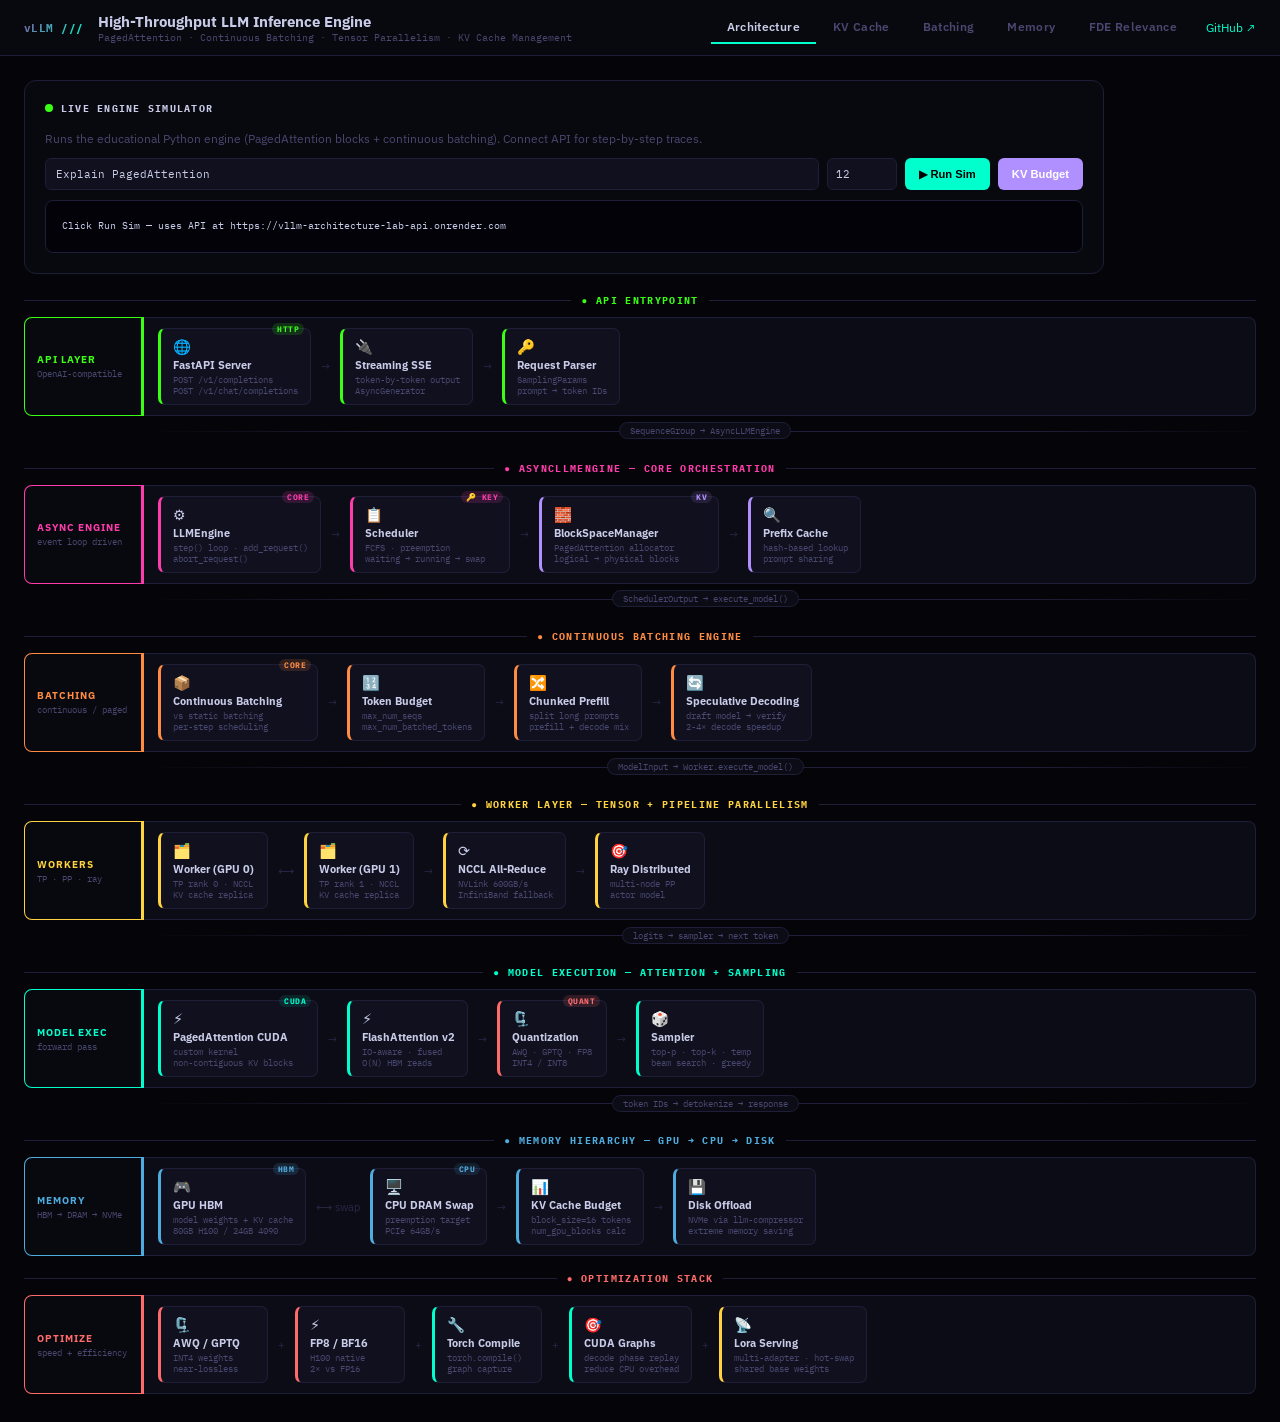
==== commit 6d3e25c7: "Revamp demo UI with shared production-grade design system. Co-authored-by: Cursor <cursoragent@curso" ====
--- a/demo/index.html
+++ b/demo/index.html
@@ -336,6 +336,7 @@
     <button class="tab"     onclick="sw('batch',this)">Batching</button>
     <button class="tab"     onclick="sw('mem',this)">Memory</button>
     <button class="tab"     onclick="sw('fde',this)">FDE Relevance</button>
+    <a href="https://github.com/vpeetla-ai/vllm-architecture-lab" style="margin-left:12px;font-size:0.72rem;color:var(--gpu);text-decoration:none;align-self:center">GitHub ↗</a>
   </div>
 </div>
 
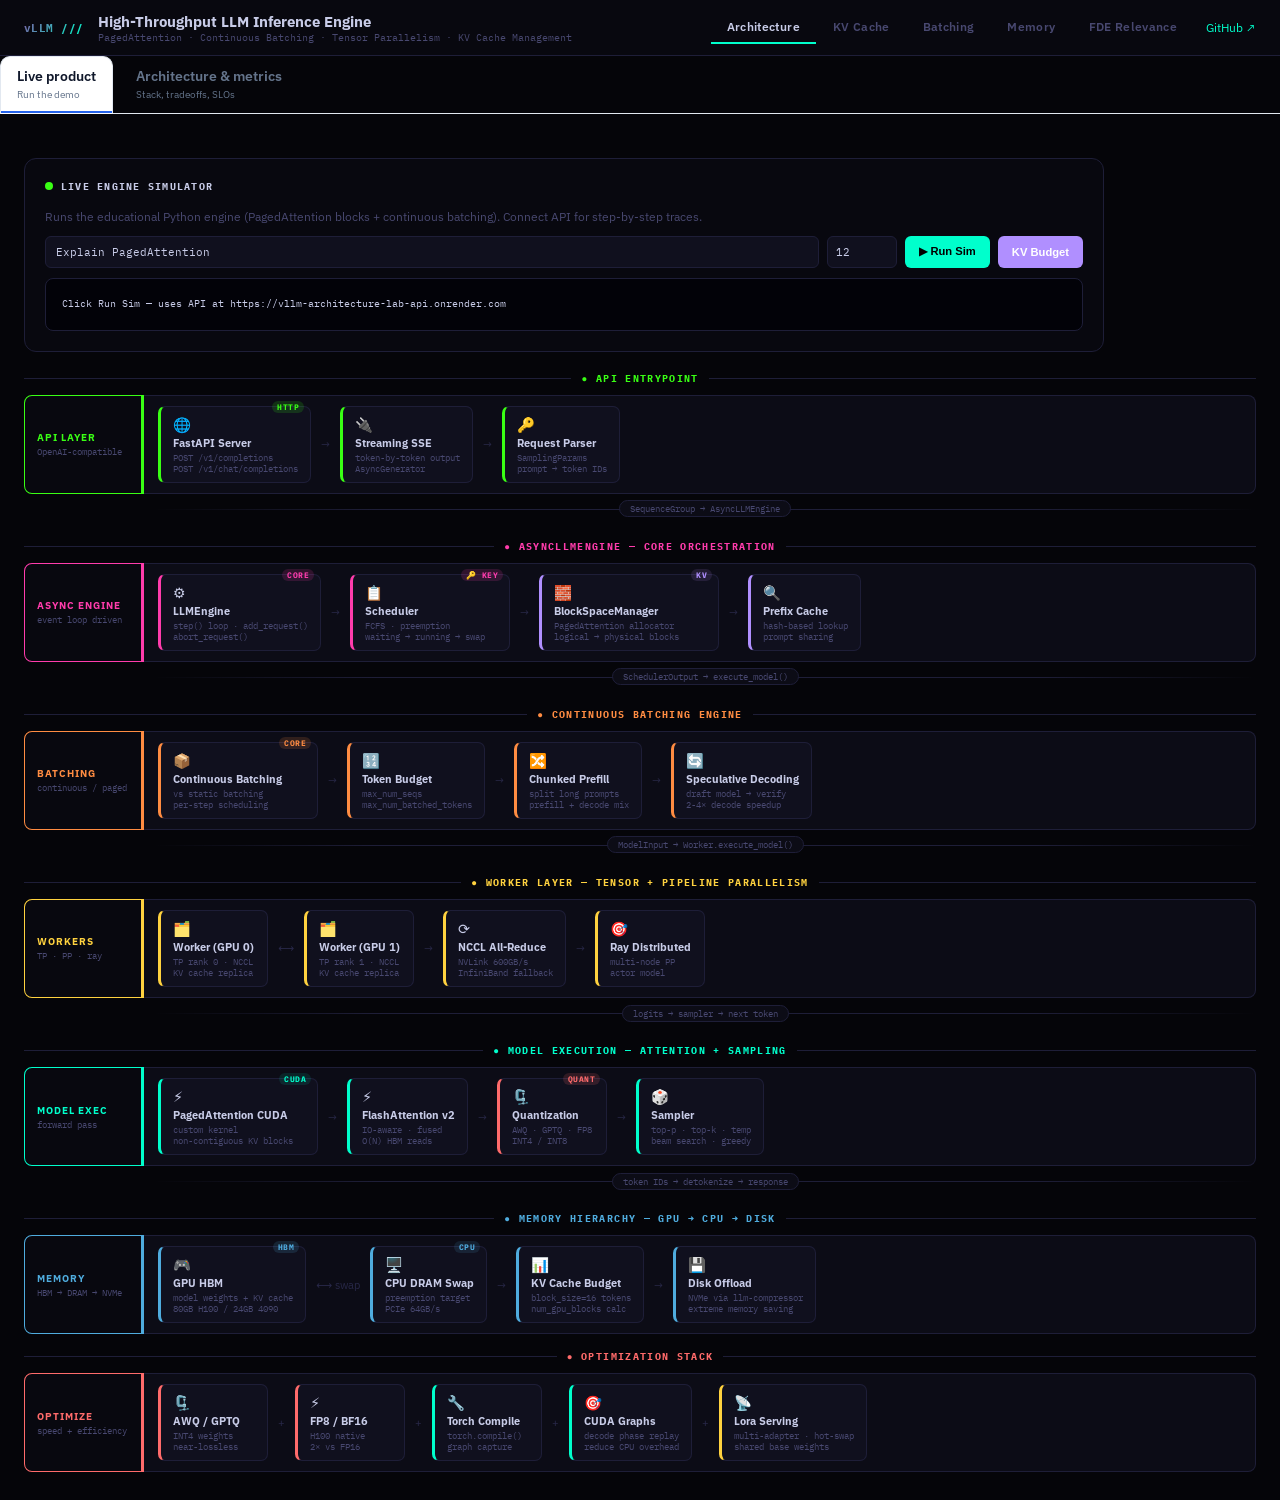
==== commit 14e2730c: "Add /v1/ops/metrics, org workbench tabs, and ADR links to demo. Co-authored-by: Cursor <cursoragent@" ====
--- a/demo/index.html
+++ b/demo/index.html
@@ -33,6 +33,8 @@
 
   --mono:    'IBM Plex Mono', monospace;
   --sans:    'IBM Plex Sans', system-ui, sans-serif;
+  --surface: var(--s2);
+  --accent:  var(--gpu);
 }
 
 *, *::before, *::after { box-sizing: border-box; margin: 0; padding: 0; }
@@ -316,6 +318,10 @@
 }
 .pulse { animation: pulse-glow 2.5s ease-in-out infinite; }
 </style>
+<link rel="stylesheet" href="architect-panel.css" />
+<script src="config.js"></script>
+<script src="architect-config.js"></script>
+<script src="architect-panel.js"></script>
 </head>
 <body>
 
@@ -339,6 +345,8 @@
     <a href="https://github.com/vpeetla-ai/vllm-architecture-lab" style="margin-left:12px;font-size:0.72rem;color:var(--gpu);text-decoration:none;align-self:center">GitHub ↗</a>
   </div>
 </div>
+
+<div id="workbench-product">
 
 <!-- ══════════════════ ARCHITECTURE ══════════════════ -->
 <div id="view-arch" class="view on">
@@ -1017,6 +1025,8 @@
       </div>
     </div>
   </div>
+
+</div>
 
 </div>
 
--- a/demo/architect-panel.css
+++ b/demo/architect-panel.css
@@ -0,0 +1,247 @@
+/* Architecture panel + workbench tabs — light enterprise theme (matches styles.css --vp-*) */
+
+.architect-panel {
+  margin-top: 0;
+}
+
+.architect-panel .eyebrow,
+.page-hero .eyebrow {
+  color: var(--vp-text-muted, #64748b);
+  letter-spacing: 0.14em;
+}
+
+.page-hero h1 {
+  color: var(--vp-text, #0f172a);
+}
+
+.arch-layers {
+  display: grid;
+  gap: 0.75rem;
+  margin-top: 1rem;
+}
+
+.arch-layer {
+  display: grid;
+  gap: 0.5rem;
+  padding: 1rem;
+  border: 1px solid var(--vp-border, #e2e8f0);
+  border-radius: 12px;
+  background: var(--vp-surface-hover, #f8fafc);
+}
+
+@media (min-width: 768px) {
+  .arch-layer {
+    grid-template-columns: 72px 160px 1fr;
+    align-items: start;
+  }
+}
+
+.arch-tier {
+  font-size: 0.65rem;
+  font-weight: 700;
+  letter-spacing: 0.08em;
+  text-transform: uppercase;
+  color: var(--vp-accent, #2563eb);
+}
+
+.arch-mid {
+  display: flex;
+  flex-direction: column;
+  gap: 0.15rem;
+}
+
+.arch-mid .muted {
+  color: var(--vp-text-muted, #64748b);
+  font-size: 0.8rem;
+}
+
+.arch-chips {
+  display: flex;
+  flex-wrap: wrap;
+  gap: 0.35rem;
+}
+
+.arch-chip {
+  font-size: 0.72rem;
+  padding: 0.2rem 0.5rem;
+  border-radius: 6px;
+  border: 1px solid var(--vp-border, #e2e8f0);
+  background: var(--vp-surface, #ffffff);
+  color: var(--vp-text-secondary, #475569);
+}
+
+.arch-tradeoffs {
+  display: grid;
+  gap: 0.75rem;
+  margin-top: 1rem;
+}
+
+@media (min-width: 768px) {
+  .arch-tradeoffs {
+    grid-template-columns: 1fr 1fr;
+  }
+}
+
+.arch-tradeoff {
+  padding: 1rem;
+  border-radius: 12px;
+  border: 1px solid var(--vp-border, #e2e8f0);
+  background: var(--vp-surface, #ffffff);
+}
+
+.arch-tradeoff p {
+  margin: 0.35rem 0 0;
+  font-size: 0.875rem;
+  color: var(--vp-text-secondary, #475569);
+  line-height: 1.5;
+}
+
+.arch-tradeoff .gain {
+  color: #047857;
+  font-weight: 600;
+}
+
+.arch-tradeoff .trade {
+  color: #b45309;
+  font-weight: 600;
+}
+
+.arch-metrics {
+  display: grid;
+  grid-template-columns: repeat(2, 1fr);
+  gap: 0.75rem;
+  margin-top: 1rem;
+}
+
+@media (min-width: 768px) {
+  .arch-metrics {
+    grid-template-columns: repeat(4, 1fr);
+  }
+}
+
+.arch-metric {
+  padding: 1rem;
+  border-radius: 12px;
+  border: 1px solid var(--vp-border, #e2e8f0);
+  background: var(--vp-surface-hover, #f8fafc);
+  display: flex;
+  flex-direction: column;
+  gap: 0.35rem;
+}
+
+.arch-metric span {
+  font-size: 0.75rem;
+  font-weight: 500;
+  color: var(--vp-text-muted, #64748b);
+}
+
+.arch-metric strong {
+  font-size: 1.5rem;
+  font-weight: 600;
+  color: var(--vp-text, #0f172a);
+  font-variant-numeric: tabular-nums;
+}
+
+/* Workbench tabs */
+.workbench-tabs {
+  display: flex;
+  gap: 0.35rem;
+  margin: 0 0 1.25rem;
+  border-bottom: 1px solid var(--vp-border, #e2e8f0);
+}
+
+.workbench-tab {
+  position: relative;
+  margin-bottom: -1px;
+  padding: 0.65rem 1rem 0.75rem;
+  border: 1px solid transparent;
+  border-radius: 10px 10px 0 0;
+  background: transparent;
+  cursor: pointer;
+  text-align: left;
+  color: var(--vp-text-muted, #64748b);
+  font-family: inherit;
+}
+
+.workbench-tab:hover {
+  background: var(--vp-surface-hover, #f8fafc);
+  color: var(--vp-text-secondary, #475569);
+}
+
+.workbench-tab.is-active {
+  background: var(--vp-surface, #ffffff);
+  border-color: var(--vp-border, #e2e8f0);
+  border-bottom-color: var(--vp-surface, #ffffff);
+  color: var(--vp-text, #0f172a);
+}
+
+.workbench-tab__label {
+  display: block;
+  font-size: 0.85rem;
+  font-weight: 600;
+}
+
+.workbench-tab__hint {
+  display: block;
+  font-size: 0.65rem;
+  margin-top: 0.1rem;
+  color: var(--vp-text-muted, #64748b);
+}
+
+.workbench-tab.is-active .workbench-tab__hint {
+  color: var(--vp-text-muted, #64748b);
+}
+
+.workbench-tab.is-active::after {
+  content: "";
+  position: absolute;
+  left: 0;
+  right: 0;
+  bottom: 0;
+  height: 2px;
+  background: var(--vp-accent, #2563eb);
+}
+
+.ao-title {
+  font-size: 1.05rem;
+  font-weight: 600;
+  margin: 1.25rem 0 0.5rem;
+  color: var(--vp-text, #0f172a);
+}
+
+.ao-layer-name {
+  color: var(--vp-text, #0f172a);
+  font-weight: 600;
+}
+
+.ao-trade-title {
+  display: block;
+  margin-bottom: 0.35rem;
+  font-weight: 600;
+  color: var(--vp-text, #0f172a);
+}
+
+.workbench-arch-panel[hidden],
+#workbench-product[hidden],
+.workbench-product-legacy[hidden] {
+  display: none !important;
+}
+
+.arch-doc-links {
+  list-style: none;
+  margin: 0.75rem 0 0;
+  padding: 0;
+  display: grid;
+  gap: 0.5rem;
+}
+
+.arch-doc-links a {
+  font-size: 0.875rem;
+  font-weight: 500;
+  color: var(--vp-accent, #2563eb);
+  text-decoration: none;
+}
+
+.arch-doc-links a:hover {
+  text-decoration: underline;
+}
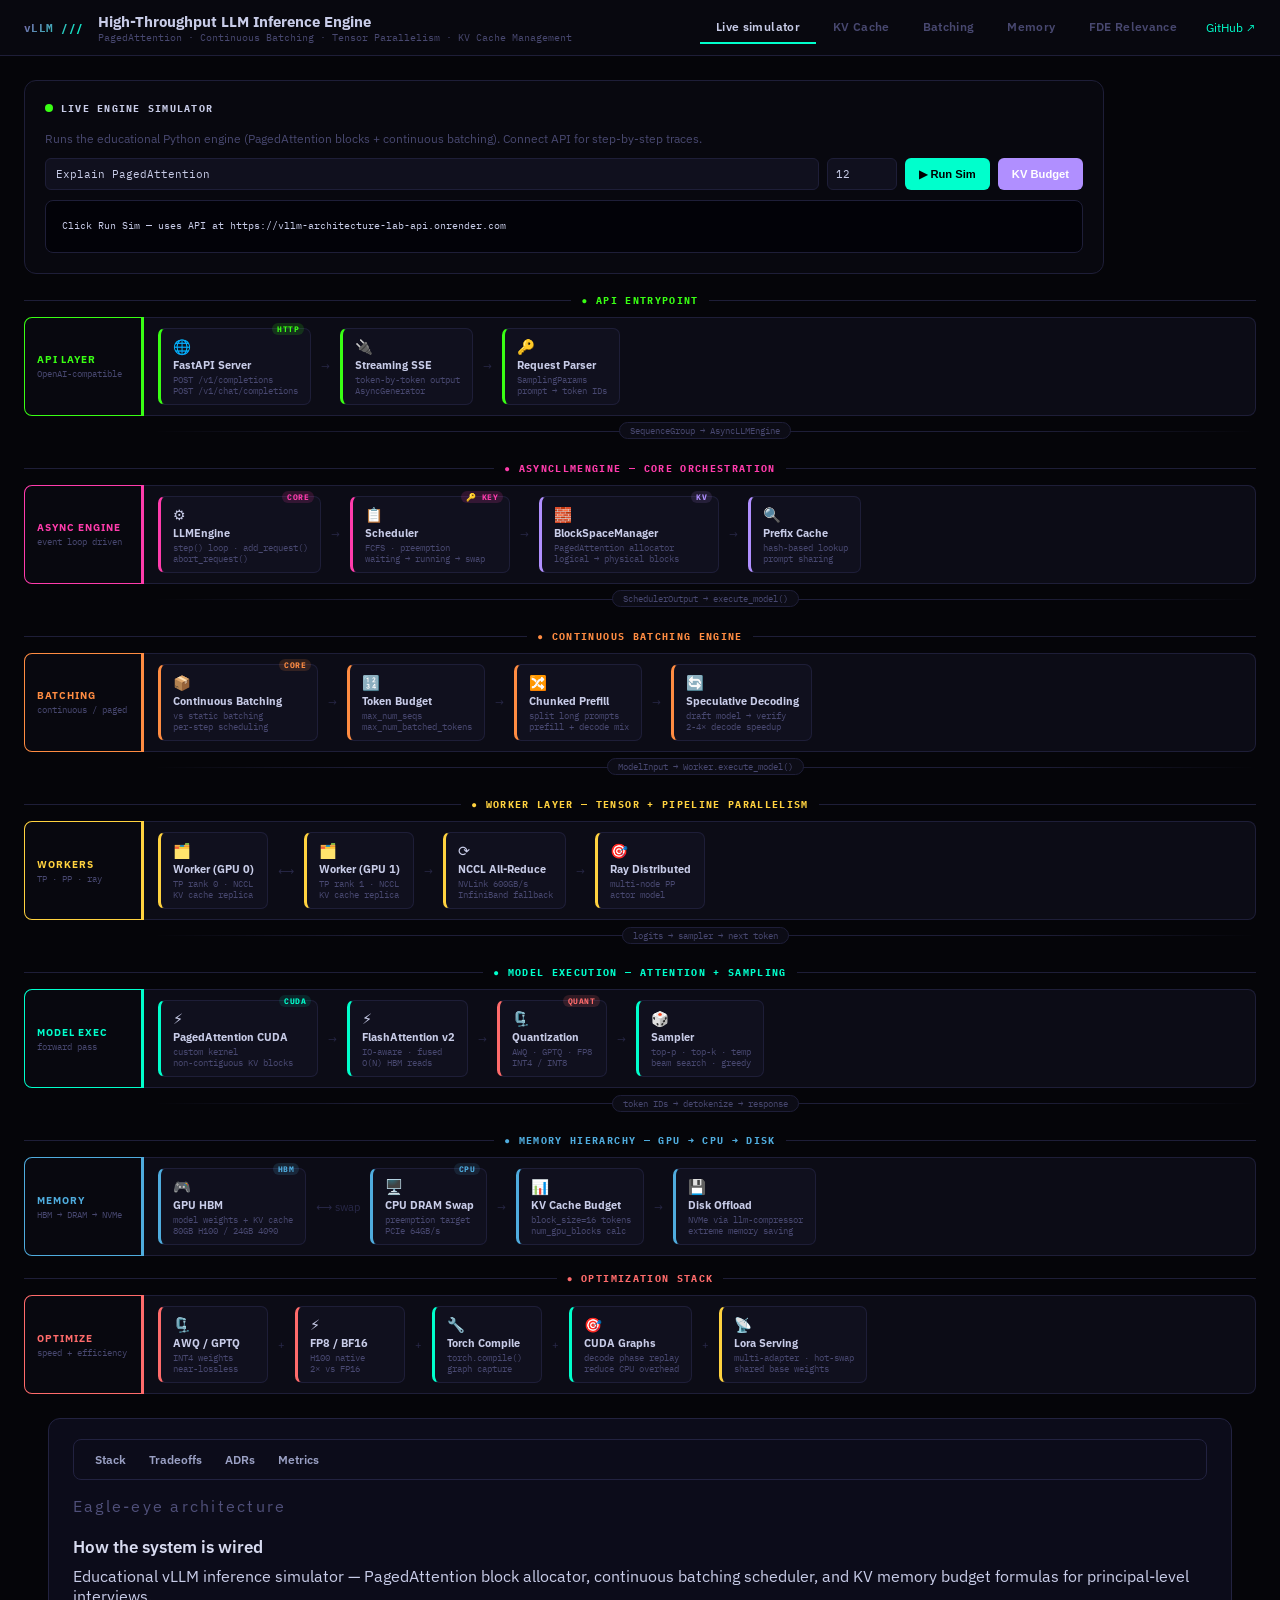
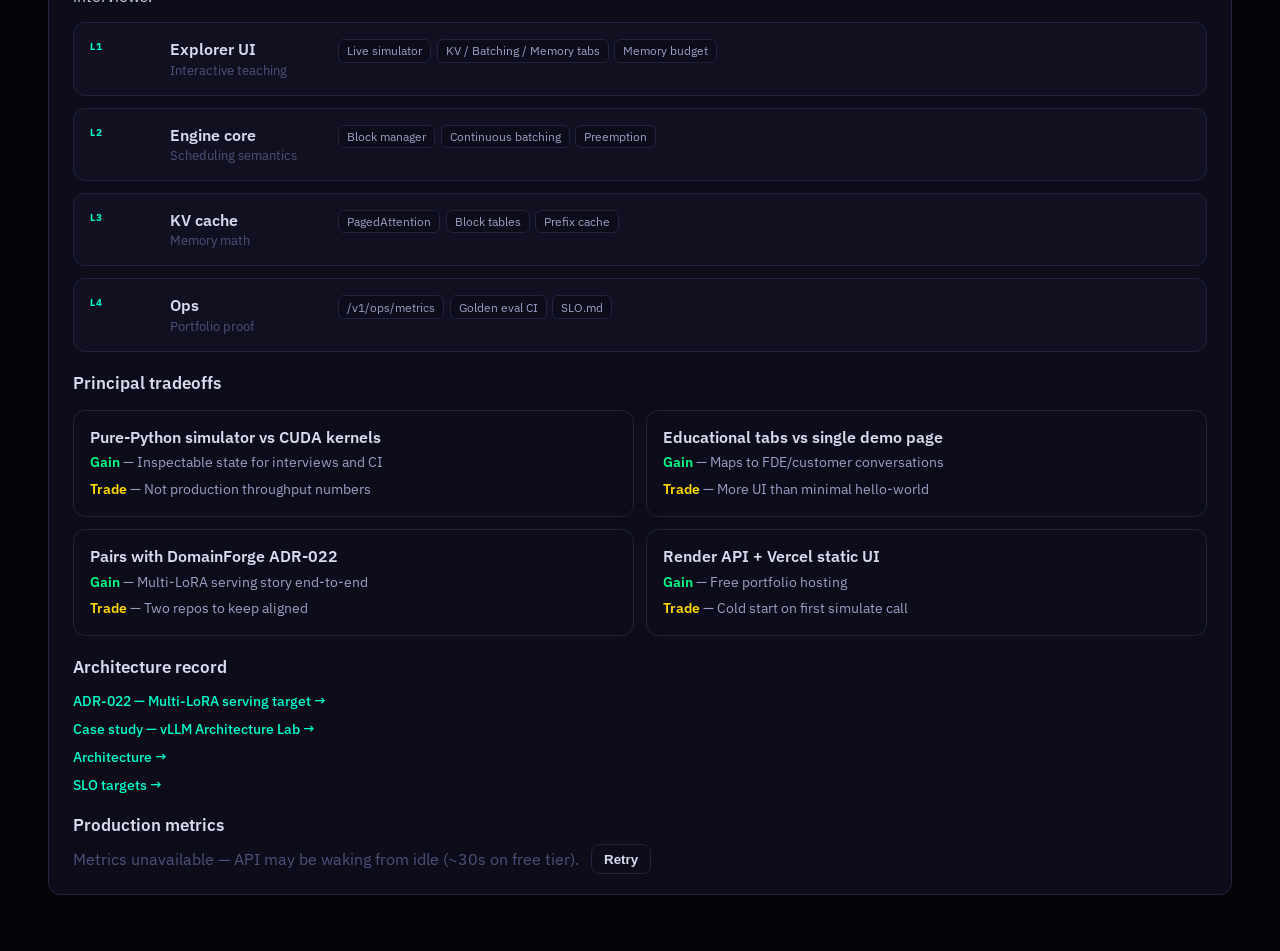
==== commit 3936d294: "Principal UX: pin Live simulator tab and skip duplicate Architecture workbench. Co-authored-by: Curs" ====
--- a/demo/index.html
+++ b/demo/index.html
@@ -337,7 +337,7 @@
     </div>
   </div>
   <div class="tabs">
-    <button class="tab on"  onclick="sw('arch',this)">Architecture</button>
+    <button class="tab on"  onclick="sw('arch',this)">Live simulator</button>
     <button class="tab"     onclick="sw('kv',this)">KV Cache</button>
     <button class="tab"     onclick="sw('batch',this)">Batching</button>
     <button class="tab"     onclick="sw('mem',this)">Memory</button>
--- a/demo/architect-panel.css
+++ b/demo/architect-panel.css
@@ -1,4 +1,16 @@
-/* Architecture panel + workbench tabs — light enterprise theme (matches styles.css --vp-*) */
+/* Architecture panel + workbench tabs — dark theme (matches vLLM dark silicon shell) */
+
+:root {
+  --vp-bg: #04040d;
+  --vp-surface: #0c0c1a;
+  --vp-surface-hover: #101020;
+  --vp-border: #222240;
+  --vp-text: #d8dbf0;
+  --vp-text-secondary: #9aa0c4;
+  --vp-text-muted: #50507a;
+  --vp-accent: #00ffcc;
+  --vp-accent-hover: #5dffdd;
+}
 
 .architect-panel {
   margin-top: 0;
@@ -6,12 +18,12 @@
 
 .architect-panel .eyebrow,
 .page-hero .eyebrow {
-  color: var(--vp-text-muted, #64748b);
+  color: var(--vp-text-muted);
   letter-spacing: 0.14em;
 }
 
 .page-hero h1 {
-  color: var(--vp-text, #0f172a);
+  color: var(--vp-text);
 }
 
 .arch-layers {
@@ -24,9 +36,9 @@
   display: grid;
   gap: 0.5rem;
   padding: 1rem;
-  border: 1px solid var(--vp-border, #e2e8f0);
+  border: 1px solid var(--vp-border);
   border-radius: 12px;
-  background: var(--vp-surface-hover, #f8fafc);
+  background: var(--vp-surface-hover);
 }
 
 @media (min-width: 768px) {
@@ -41,7 +53,7 @@
   font-weight: 700;
   letter-spacing: 0.08em;
   text-transform: uppercase;
-  color: var(--vp-accent, #2563eb);
+  color: var(--vp-accent);
 }
 
 .arch-mid {
@@ -51,7 +63,7 @@
 }
 
 .arch-mid .muted {
-  color: var(--vp-text-muted, #64748b);
+  color: var(--vp-text-muted);
   font-size: 0.8rem;
 }
 
@@ -65,9 +77,9 @@
   font-size: 0.72rem;
   padding: 0.2rem 0.5rem;
   border-radius: 6px;
-  border: 1px solid var(--vp-border, #e2e8f0);
-  background: var(--vp-surface, #ffffff);
-  color: var(--vp-text-secondary, #475569);
+  border: 1px solid var(--vp-border);
+  background: var(--vp-surface);
+  color: var(--vp-text-secondary);
 }
 
 .arch-tradeoffs {
@@ -85,24 +97,24 @@
 .arch-tradeoff {
   padding: 1rem;
   border-radius: 12px;
-  border: 1px solid var(--vp-border, #e2e8f0);
-  background: var(--vp-surface, #ffffff);
+  border: 1px solid var(--vp-border);
+  background: var(--vp-surface);
 }
 
 .arch-tradeoff p {
   margin: 0.35rem 0 0;
   font-size: 0.875rem;
-  color: var(--vp-text-secondary, #475569);
+  color: var(--vp-text-secondary);
   line-height: 1.5;
 }
 
 .arch-tradeoff .gain {
-  color: #047857;
+  color: #00ff88;
   font-weight: 600;
 }
 
 .arch-tradeoff .trade {
-  color: #b45309;
+  color: #ffd700;
   font-weight: 600;
 }
 
@@ -122,8 +134,8 @@
 .arch-metric {
   padding: 1rem;
   border-radius: 12px;
-  border: 1px solid var(--vp-border, #e2e8f0);
-  background: var(--vp-surface-hover, #f8fafc);
+  border: 1px solid var(--vp-border);
+  background: var(--vp-surface-hover);
   display: flex;
   flex-direction: column;
   gap: 0.35rem;
@@ -132,22 +144,23 @@
 .arch-metric span {
   font-size: 0.75rem;
   font-weight: 500;
-  color: var(--vp-text-muted, #64748b);
+  color: var(--vp-text-muted);
 }
 
 .arch-metric strong {
   font-size: 1.5rem;
   font-weight: 600;
-  color: var(--vp-text, #0f172a);
+  color: var(--vp-text);
   font-variant-numeric: tabular-nums;
 }
 
-/* Workbench tabs */
+/* Workbench tabs — sit under LoopForge header */
 .workbench-tabs {
   display: flex;
   gap: 0.35rem;
-  margin: 0 0 1.25rem;
-  border-bottom: 1px solid var(--vp-border, #e2e8f0);
+  margin: 0.75rem 24px 1rem;
+  border-bottom: 1px solid var(--vp-border);
+  max-width: calc(100% - 48px);
 }
 
 .workbench-tab {
@@ -159,20 +172,20 @@
   background: transparent;
   cursor: pointer;
   text-align: left;
-  color: var(--vp-text-muted, #64748b);
+  color: var(--vp-text-muted);
   font-family: inherit;
 }
 
 .workbench-tab:hover {
-  background: var(--vp-surface-hover, #f8fafc);
-  color: var(--vp-text-secondary, #475569);
+  background: var(--vp-surface-hover);
+  color: var(--vp-text-secondary);
 }
 
 .workbench-tab.is-active {
-  background: var(--vp-surface, #ffffff);
-  border-color: var(--vp-border, #e2e8f0);
-  border-bottom-color: var(--vp-surface, #ffffff);
-  color: var(--vp-text, #0f172a);
+  background: var(--vp-surface);
+  border-color: var(--vp-border);
+  border-bottom-color: var(--vp-surface);
+  color: var(--vp-text);
 }
 
 .workbench-tab__label {
@@ -185,11 +198,7 @@
   display: block;
   font-size: 0.65rem;
   margin-top: 0.1rem;
-  color: var(--vp-text-muted, #64748b);
-}
-
-.workbench-tab.is-active .workbench-tab__hint {
-  color: var(--vp-text-muted, #64748b);
+  color: var(--vp-text-muted);
 }
 
 .workbench-tab.is-active::after {
@@ -199,18 +208,18 @@
   right: 0;
   bottom: 0;
   height: 2px;
-  background: var(--vp-accent, #2563eb);
+  background: var(--vp-accent);
 }
 
 .ao-title {
   font-size: 1.05rem;
   font-weight: 600;
   margin: 1.25rem 0 0.5rem;
-  color: var(--vp-text, #0f172a);
+  color: var(--vp-text);
 }
 
 .ao-layer-name {
-  color: var(--vp-text, #0f172a);
+  color: var(--vp-text);
   font-weight: 600;
 }
 
@@ -218,7 +227,15 @@
   display: block;
   margin-bottom: 0.35rem;
   font-weight: 600;
-  color: var(--vp-text, #0f172a);
+  color: var(--vp-text);
+}
+
+.workbench-arch-panel {
+  margin: 0 24px 2rem;
+  padding: 1.25rem 1.5rem;
+  border: 1px solid var(--vp-border);
+  border-radius: 12px;
+  background: var(--vp-surface);
 }
 
 .workbench-arch-panel[hidden],
@@ -238,10 +255,46 @@
 .arch-doc-links a {
   font-size: 0.875rem;
   font-weight: 500;
-  color: var(--vp-accent, #2563eb);
+  color: var(--vp-accent);
   text-decoration: none;
 }
 
 .arch-doc-links a:hover {
   text-decoration: underline;
 }
+
+.muted,
+.api-hint {
+  color: var(--vp-text-muted);
+}
+
+.ao-jump {
+  display: flex;
+  flex-wrap: wrap;
+  gap: 0.35rem;
+  margin: 0 0 1rem;
+  padding: 0.5rem 0.75rem;
+  border: 1px solid var(--vp-border);
+  border-radius: 8px;
+  background: var(--vp-surface);
+}
+.ao-jump a {
+  font-size: 0.75rem;
+  font-weight: 600;
+  color: var(--vp-text-secondary);
+  text-decoration: none;
+  padding: 0.25rem 0.55rem;
+  border-radius: 6px;
+}
+.ao-jump a:hover { background: var(--vp-surface-hover); color: var(--vp-text); }
+#ao-stack, #ao-tradeoffs, #ao-adrs, #ao-metrics { scroll-margin-top: 5rem; }
+.ao-metrics-failed { display: flex; flex-wrap: wrap; align-items: center; gap: 0.75rem; margin-top: 0.5rem; }
+.ao-metrics-failed button.secondary {
+  background: transparent;
+  border: 1px solid var(--vp-border);
+  color: var(--vp-text);
+  padding: 0.4rem 0.75rem;
+  border-radius: 8px;
+  font-weight: 600;
+  cursor: pointer;
+}
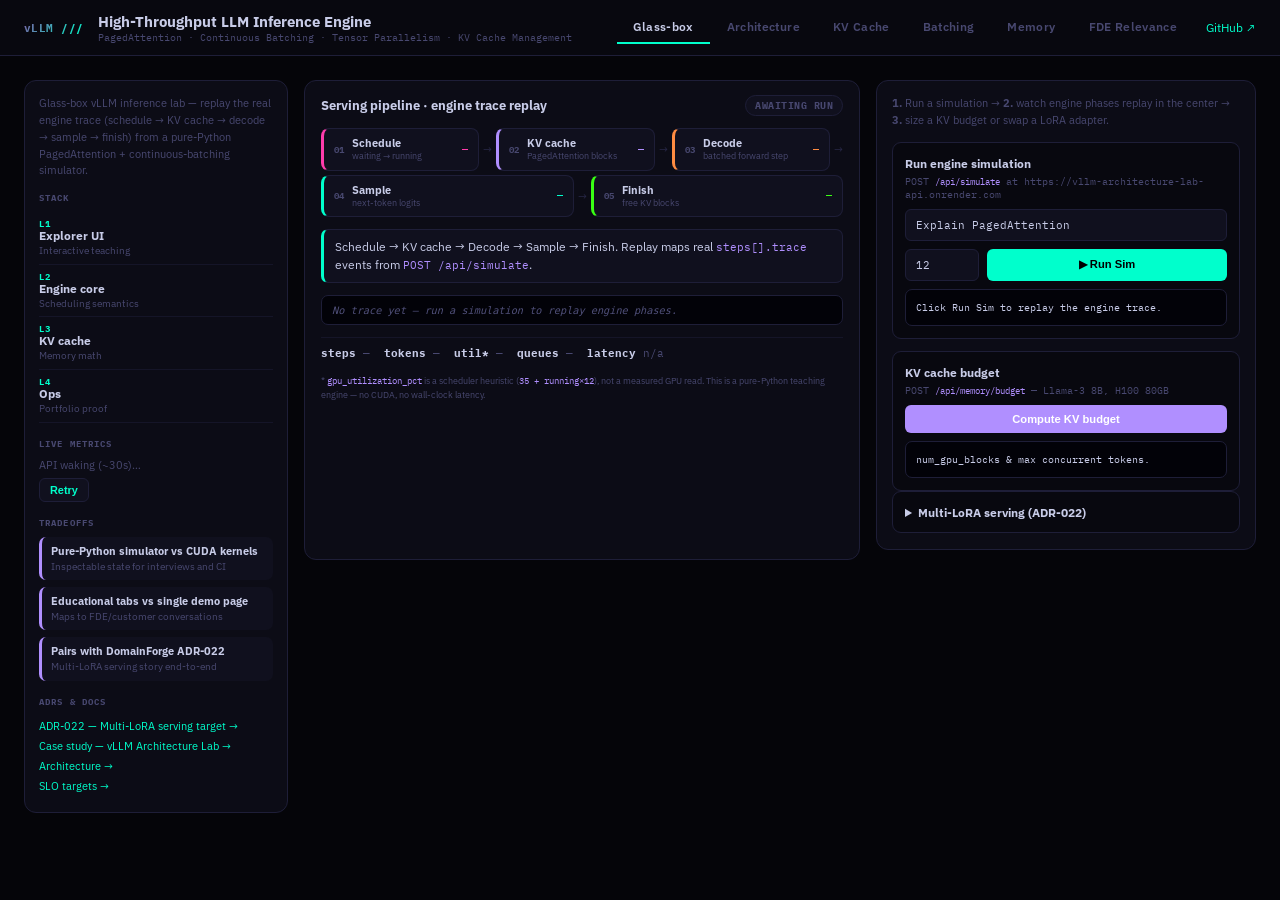
==== commit fa297b65: "feat(demo): glass-box workbench UX with honest engine-trace pipeline replay Three-column workbench (" ====
--- a/demo/index.html
+++ b/demo/index.html
@@ -317,6 +317,133 @@
   50%      { box-shadow: 0 0 8px 2px currentColor; }
 }
 .pulse { animation: pulse-glow 2.5s ease-in-out infinite; }
+
+/* ══════════════════════════════════════════
+   GLASS-BOX WORKBENCH (rail · pipeline · product)
+══════════════════════════════════════════ */
+.gb-workbench {
+  display: grid;
+  grid-template-columns: 264px minmax(0, 1fr) 380px;
+  gap: 16px;
+  align-items: start;
+  max-width: 1440px;
+}
+.gb-rail, .gb-center, .gb-product {
+  background: var(--s2);
+  border: 1px solid var(--border2);
+  border-radius: 12px;
+}
+
+/* ── Left rail ── */
+.gb-rail {
+  padding: 14px 14px 16px;
+  font-size: 0.72rem;
+  position: sticky; top: 72px;
+  max-height: calc(100vh - 92px); overflow: auto;
+}
+.gb-rail-lede { font-size: 0.68rem; color: var(--muted); line-height: 1.55; margin-bottom: 12px; }
+.gb-rail-title {
+  font-size: 0.58rem; font-weight: 700; text-transform: uppercase; letter-spacing: 0.12em;
+  color: var(--muted); font-family: var(--mono); margin: 14px 0 8px;
+}
+.gb-rail-title:first-of-type { margin-top: 0; }
+.gb-stack-layer { padding: 6px 0; border-bottom: 1px solid var(--border); }
+.gb-stack-tier { font-size: 0.54rem; font-weight: 800; color: var(--gpu); font-family: var(--mono); letter-spacing: 0.06em; }
+.gb-stack-name { font-weight: 700; font-size: 0.74rem; color: var(--text); line-height: 1.25; }
+.gb-stack-role { color: var(--muted); font-size: 0.64rem; line-height: 1.35; }
+.gb-metrics { display: grid; grid-template-columns: 1fr 1fr; gap: 6px; }
+.gb-metric { background: var(--s3); border: 1px solid var(--border2); border-radius: 7px; padding: 6px 8px; }
+.gb-metric span { display: block; font-size: 0.52rem; color: var(--muted); text-transform: uppercase; letter-spacing: 0.05em; font-family: var(--mono); }
+.gb-metric strong { font-size: 0.95rem; font-weight: 700; color: var(--text); font-family: var(--mono); }
+.gb-metrics-failed { color: var(--muted); }
+.gb-retry {
+  margin-top: 6px; background: var(--s3); color: var(--gpu); border: 1px solid var(--border2);
+  padding: 5px 10px; border-radius: 6px; font-size: 0.68rem; cursor: pointer; font-weight: 700;
+}
+.gb-tradeoff { margin-top: 7px; padding: 7px 9px; background: var(--s3); border-radius: 7px; border-left: 3px solid var(--kv2); }
+.gb-tradeoff strong { display: block; font-size: 0.68rem; color: var(--text); margin-bottom: 2px; }
+.gb-tradeoff p { margin: 0; font-size: 0.62rem; color: var(--muted); line-height: 1.35; }
+.gb-adr-links { list-style: none; }
+.gb-adr-links a { display: block; font-size: 0.66rem; color: var(--gpu); text-decoration: none; padding: 3px 0; }
+.gb-adr-links a:hover { text-decoration: underline; }
+.gb-rail .muted { color: var(--muted); font-size: 0.66rem; }
+
+/* ── Center pipeline ── */
+.gb-center { padding: 14px 16px 16px; display: flex; flex-direction: column; gap: 12px; min-height: 480px; }
+.gb-center-head { display: flex; align-items: center; justify-content: space-between; gap: 8px; flex-wrap: wrap; }
+.gb-center-head h2 { font-size: 0.82rem; font-weight: 700; color: var(--text); }
+.gb-source-badge {
+  font-size: 0.6rem; font-weight: 700; padding: 3px 9px; border-radius: 999px; font-family: var(--mono);
+  background: var(--s3); color: var(--muted); border: 1px solid var(--border2); text-transform: uppercase; letter-spacing: 0.05em;
+}
+.gb-source-badge.live { background: rgba(57,255,20,0.12); color: var(--api); border-color: rgba(57,255,20,0.3); }
+.gb-source-badge.running { background: rgba(255,140,66,0.12); color: var(--batch); border-color: rgba(255,140,66,0.3); }
+
+.gb-pipeline { display: flex; flex-wrap: wrap; align-items: stretch; gap: 4px; }
+.gb-agent-node {
+  --node-accent: var(--border2);
+  display: grid; grid-template-columns: auto 1fr auto; gap: 4px 8px; align-items: center;
+  flex: 1 1 120px; min-width: 120px; padding: 8px 10px;
+  border: 1.5px solid var(--border2); border-left: 3px solid var(--node-accent); border-radius: 8px;
+  background: var(--s3); transition: all 0.2s;
+}
+.gb-agent-node.gb-active { border-color: var(--node-accent); box-shadow: 0 0 14px -2px var(--node-accent); background: var(--s1); }
+.gb-agent-node.gb-done { border-color: var(--node-accent); opacity: 0.92; }
+.gb-agent-idx { font-size: 0.56rem; font-weight: 800; color: var(--muted); font-family: var(--mono); }
+.gb-agent-node strong { display: block; font-size: 0.7rem; color: var(--text); line-height: 1.2; }
+.gb-agent-node small { display: block; font-size: 0.54rem; color: var(--muted); line-height: 1.3; }
+.gb-agent-node em { font-style: normal; font-family: var(--mono); font-size: 0.6rem; color: var(--node-accent); font-weight: 700; }
+.gb-agent-arrow { align-self: center; color: var(--muted2); font-size: 0.7rem; }
+
+.gb-gate {
+  font-size: 0.72rem; padding: 8px 11px; background: var(--s3);
+  border: 1px solid var(--border2); border-left: 3px solid var(--gpu);
+  border-radius: 7px; color: var(--text); line-height: 1.5;
+}
+.gb-gate code, .gb-hint code, .gb-honest-note code { font-family: var(--mono); color: var(--kv2); font-size: 0.92em; }
+.gb-event-log {
+  font-family: var(--mono); font-size: 0.64rem; max-height: 130px; overflow: auto;
+  background: #020208; border: 1px solid var(--border2); border-radius: 7px; padding: 8px 10px; color: var(--muted);
+}
+.gb-event-log .ev-live { color: var(--api); line-height: 1.7; }
+.gb-ops-strip {
+  display: flex; flex-wrap: wrap; gap: 6px 14px; font-size: 0.66rem; color: var(--muted);
+  font-family: var(--mono); padding-top: 8px; border-top: 1px solid var(--border);
+}
+.gb-ops-strip strong { color: var(--text); font-weight: 700; }
+.gb-honest-note { font-size: 0.58rem; color: var(--muted); line-height: 1.5; margin-top: 2px; }
+
+/* ── Right product ── */
+.gb-product { padding: 14px 15px 16px; position: sticky; top: 72px; max-height: calc(100vh - 92px); overflow: auto; }
+.gb-guided { font-size: 0.7rem; color: var(--muted); line-height: 1.55; margin-bottom: 12px; }
+.gb-panel { margin-top: 12px; padding: 12px; background: var(--s1); border: 1px solid var(--border2); border-radius: 9px; }
+.gb-panel:first-of-type { margin-top: 0; }
+.gb-panel h3 { font-size: 0.78rem; font-weight: 700; color: var(--text); margin-bottom: 4px; }
+.gb-panel summary { font-size: 0.78rem; font-weight: 700; color: var(--text); cursor: pointer; }
+.gb-hint { font-size: 0.6rem; color: var(--muted); margin-bottom: 8px; font-family: var(--mono); }
+.gb-product input {
+  width: 100%; background: var(--s3); border: 1px solid var(--border2); color: var(--text);
+  padding: 8px 10px; border-radius: 6px; font-family: var(--mono); font-size: 0.68rem; margin-bottom: 8px;
+}
+.gb-row { display: flex; gap: 8px; margin-bottom: 8px; }
+.gb-row input { width: 74px; margin-bottom: 0; }
+.gb-btn { flex: 1; border: none; padding: 8px 14px; border-radius: 6px; font-weight: 700; font-size: 0.7rem; cursor: pointer; }
+.gb-btn--gpu { background: var(--gpu); color: #000; }
+.gb-btn--kv { background: var(--kv2); color: #fff; width: 100%; }
+.gb-btn--tensor { background: var(--tensor); color: #000; width: 100%; }
+.gb-out {
+  background: #020208; border: 1px solid var(--border2); border-radius: 7px; padding: 10px;
+  font-family: var(--mono); font-size: 0.6rem; line-height: 1.6; color: var(--text);
+  max-height: 200px; overflow: auto; margin-top: 8px; white-space: pre-wrap; word-break: break-word;
+}
+
+@media (max-width: 1100px) {
+  .gb-workbench { grid-template-columns: 1fr; }
+  .gb-rail, .gb-product { position: static; max-height: none; }
+  .gb-center { order: 1; }
+  .gb-product { order: 2; }
+  .gb-rail { order: 3; }
+}
 </style>
 <link rel="stylesheet" href="architect-panel.css" />
 <script src="config.js"></script>
@@ -337,7 +464,8 @@
     </div>
   </div>
   <div class="tabs">
-    <button class="tab on"  onclick="sw('arch',this)">Live simulator</button>
+    <button class="tab on"  onclick="sw('glass',this)">Glass-box</button>
+    <button class="tab"     onclick="sw('arch',this)">Architecture</button>
     <button class="tab"     onclick="sw('kv',this)">KV Cache</button>
     <button class="tab"     onclick="sw('batch',this)">Batching</button>
     <button class="tab"     onclick="sw('mem',this)">Memory</button>
@@ -348,22 +476,76 @@
 
 <div id="workbench-product">
 
+<!-- ══════════════════ GLASS-BOX WORKBENCH ══════════════════ -->
+<div id="view-glass" class="view on">
+<div class="gb-workbench">
+
+  <!-- LEFT: architecture rail + live metrics (mounted by architect-panel.js) -->
+  <aside id="gb-rail" class="gb-rail" aria-label="Architecture and metrics"></aside>
+
+  <!-- CENTER: honest engine trace replay -->
+  <section class="gb-center" aria-label="Inference pipeline glass-box">
+    <div class="gb-center-head">
+      <h2>Serving pipeline · engine trace replay</h2>
+      <span id="gbSourceBadge" class="gb-source-badge">awaiting run</span>
+    </div>
+    <div id="gbPipeline" class="gb-pipeline" aria-live="polite"></div>
+    <div class="gb-gate" id="gbGate">
+      Schedule → KV cache → Decode → Sample → Finish. Replay maps real
+      <code>steps[].trace</code> events from <code>POST /api/simulate</code>.
+    </div>
+    <div id="gbEventLog" class="gb-event-log" aria-live="polite">
+      <div class="muted" style="font-style:italic">No trace yet — run a simulation to replay engine phases.</div>
+    </div>
+    <div id="gbOpsStrip" class="gb-ops-strip">
+      <span><strong>steps</strong> —</span>
+      <span><strong>tokens</strong> —</span>
+      <span><strong>util*</strong> —</span>
+      <span><strong>queues</strong> —</span>
+      <span><strong>latency</strong> n/a</span>
+    </div>
+    <p class="gb-honest-note">* <code>gpu_utilization_pct</code> is a scheduler heuristic (<code>35 + running×12</code>), not a measured GPU read. This is a pure-Python teaching engine — no CUDA, no wall-clock latency.</p>
+  </section>
+
+  <!-- RIGHT: product UX -->
+  <aside class="gb-product" aria-label="Inference simulator">
+    <p class="gb-guided">
+      <strong>1.</strong> Run a simulation → <strong>2.</strong> watch engine phases replay in the center →
+      <strong>3.</strong> size a KV budget or swap a LoRA adapter.
+    </p>
+
+    <section class="gb-panel">
+      <h3>Run engine simulation</h3>
+      <p class="gb-hint">POST <code>/api/simulate</code> at <span id="api-url">…</span></p>
+      <input id="sim-prompt" value="Explain PagedAttention" placeholder="prompt" />
+      <div class="gb-row">
+        <input id="sim-tokens" type="number" value="12" min="1" max="64" title="max_tokens" />
+        <button onclick="runSim()" class="gb-btn gb-btn--gpu">▶ Run Sim</button>
+      </div>
+      <pre id="sim-out" class="gb-out">Click Run Sim to replay the engine trace.</pre>
+    </section>
+
+    <section class="gb-panel">
+      <h3>KV cache budget</h3>
+      <p class="gb-hint">POST <code>/api/memory/budget</code> — Llama-3 8B, H100 80GB</p>
+      <button onclick="calcBudget()" class="gb-btn gb-btn--kv">Compute KV budget</button>
+      <pre id="budget-out" class="gb-out">num_gpu_blocks &amp; max concurrent tokens.</pre>
+    </section>
+
+    <details class="gb-panel">
+      <summary>Multi-LoRA serving (ADR-022)</summary>
+      <p class="gb-hint">POST <code>/v1/chat/completions</code> — hot-swap adapter on shared base</p>
+      <button onclick="swapAdapter()" class="gb-btn gb-btn--tensor">Route triage → adapter</button>
+      <pre id="adapter-out" class="gb-out">Shows adapter_swapped + usage tokens.</pre>
+    </details>
+  </aside>
+
+</div>
+</div>
+
 <!-- ══════════════════ ARCHITECTURE ══════════════════ -->
-<div id="view-arch" class="view on">
+<div id="view-arch" class="view">
 <div class="arch-wrap">
-
-  <!-- Live simulator -->
-  <div class="kv-visual" style="margin-bottom:20px;max-width:1080px">
-    <div class="kv-title"><div class="kv-title-dot" style="background:var(--api)"></div>Live Engine Simulator</div>
-    <p style="font-size:0.72rem;color:var(--muted);margin-bottom:12px">Runs the educational Python engine (PagedAttention blocks + continuous batching). Connect API for step-by-step traces.</p>
-    <div style="display:flex;gap:8px;flex-wrap:wrap;margin-bottom:10px">
-      <input id="sim-prompt" value="Explain PagedAttention" style="flex:1;min-width:200px;background:var(--s3);border:1px solid var(--border2);color:var(--text);padding:8px 10px;border-radius:6px;font-family:var(--mono);font-size:0.7rem" />
-      <input id="sim-tokens" type="number" value="12" min="1" max="64" style="width:70px;background:var(--s3);border:1px solid var(--border2);color:var(--text);padding:8px;border-radius:6px;font-family:var(--mono);font-size:0.7rem" title="max_tokens" />
-      <button onclick="runSim()" style="background:var(--gpu);color:#000;border:none;padding:8px 14px;border-radius:6px;font-weight:700;font-size:0.7rem;cursor:pointer">▶ Run Sim</button>
-      <button onclick="calcBudget()" style="background:var(--kv2);color:#fff;border:none;padding:8px 14px;border-radius:6px;font-weight:700;font-size:0.7rem;cursor:pointer">KV Budget</button>
-    </div>
-    <pre id="sim-out" class="codeblock" style="margin:0;max-height:180px;overflow:auto;font-size:0.62rem">Click Run Sim — uses API at <span id="api-url">...</span></pre>
-  </div>
 
   <!-- L0: Client / API -->
   <div class="sec-bar"><div class="sec-line"></div><div class="sec-label" style="color:var(--api)">● API Entrypoint</div><div class="sec-line"></div></div>
@@ -1030,7 +1212,7 @@
 
 </div>
 
-<script src="config.js"></script>
+<script src="glassbox.js?v=1"></script>
 <script>
 function sw(id, btn) {
   document.querySelectorAll('.view').forEach(v => v.classList.remove('on'));
@@ -1040,13 +1222,15 @@
 }
 
 const API = (typeof VLLM_LAB_API !== 'undefined') ? VLLM_LAB_API : '';
-document.getElementById('api-url').textContent = API || '(local — start API on :8000)';
+const apiUrlEl = document.getElementById('api-url');
+if (apiUrlEl) apiUrlEl.textContent = API || '(local — start API on :8000)';
 
 async function runSim() {
   const out = document.getElementById('sim-out');
   const prompt = document.getElementById('sim-prompt').value;
   const max_tokens = parseInt(document.getElementById('sim-tokens').value, 10);
-  out.textContent = 'Running...';
+  out.textContent = 'Running…';
+  if (window.GlassBox) window.GlassBox.setRunning();
   try {
     const base = API || 'http://localhost:8000';
     const res = await fetch(base + '/api/simulate', {
@@ -1055,19 +1239,20 @@
       body: JSON.stringify({ prompt, max_tokens }),
     });
     const data = await res.json();
+    if (window.GlassBox) window.GlassBox.onSimResult(data);
     const lines = data.steps.map(s =>
       `step ${s.step}: util=${s.gpu_utilization_pct}% queues=${JSON.stringify(s.queues)} tokens=${JSON.stringify(s.generated_tokens)}`
     );
-    lines.push('', 'prefix_cache:', JSON.stringify(data.snapshot.queues.prefix_cache, null, 2));
     out.textContent = lines.join('\n');
   } catch (e) {
-    out.textContent = 'API error: ' + e.message + '\n\nStart API: cd vllm-architecture-lab && pip install -e . && uvicorn backend.app.main:app --reload';
+    out.textContent = 'API error: ' + e.message + '\n\nStart API: uvicorn backend.app.main:app --reload';
+    if (window.GlassBox) window.GlassBox.onError(e.message);
   }
 }
 
 async function calcBudget() {
-  const out = document.getElementById('sim-out');
-  out.textContent = 'Calculating...';
+  const out = document.getElementById('budget-out');
+  out.textContent = 'Calculating…';
   try {
     const base = API || 'http://localhost:8000';
     const res = await fetch(base + '/api/memory/budget', {
@@ -1076,11 +1261,38 @@
       body: JSON.stringify({ model: 'llama-3-8b', gpu_memory_gb: 80, model_weights_gb: 16, quantization: null }),
     });
     const data = await res.json();
-    out.textContent = JSON.stringify(data, null, 2);
+    out.textContent =
+      `num_gpu_blocks: ${data.num_gpu_blocks}\n` +
+      `max concurrent tokens: ${data.max_concurrent_tokens}\n` +
+      `KV budget: ${data.kv_budget_gb} GB\n` +
+      `block_size: ${data.block_size}`;
   } catch (e) {
     out.textContent = 'API error: ' + e.message;
   }
 }
+
+async function swapAdapter() {
+  const out = document.getElementById('adapter-out');
+  out.textContent = 'Routing…';
+  try {
+    const base = API || 'http://localhost:8000';
+    const res = await fetch(base + '/v1/chat/completions', {
+      method: 'POST',
+      headers: { 'Content-Type': 'application/json' },
+      body: JSON.stringify({
+        model: 'domainforge-triage-v0',
+        messages: [{ role: 'user', content: 'I forgot my password and cannot log in' }],
+      }),
+    });
+    const data = await res.json();
+    out.textContent =
+      `model: ${data.model}\n` +
+      `adapter_swapped: ${data.adapter_swapped}\n` +
+      `usage: ${JSON.stringify(data.usage)}`;
+  } catch (e) {
+    out.textContent = 'API error: ' + e.message;
+  }
+}
 </script>
 </body>
 </html>
